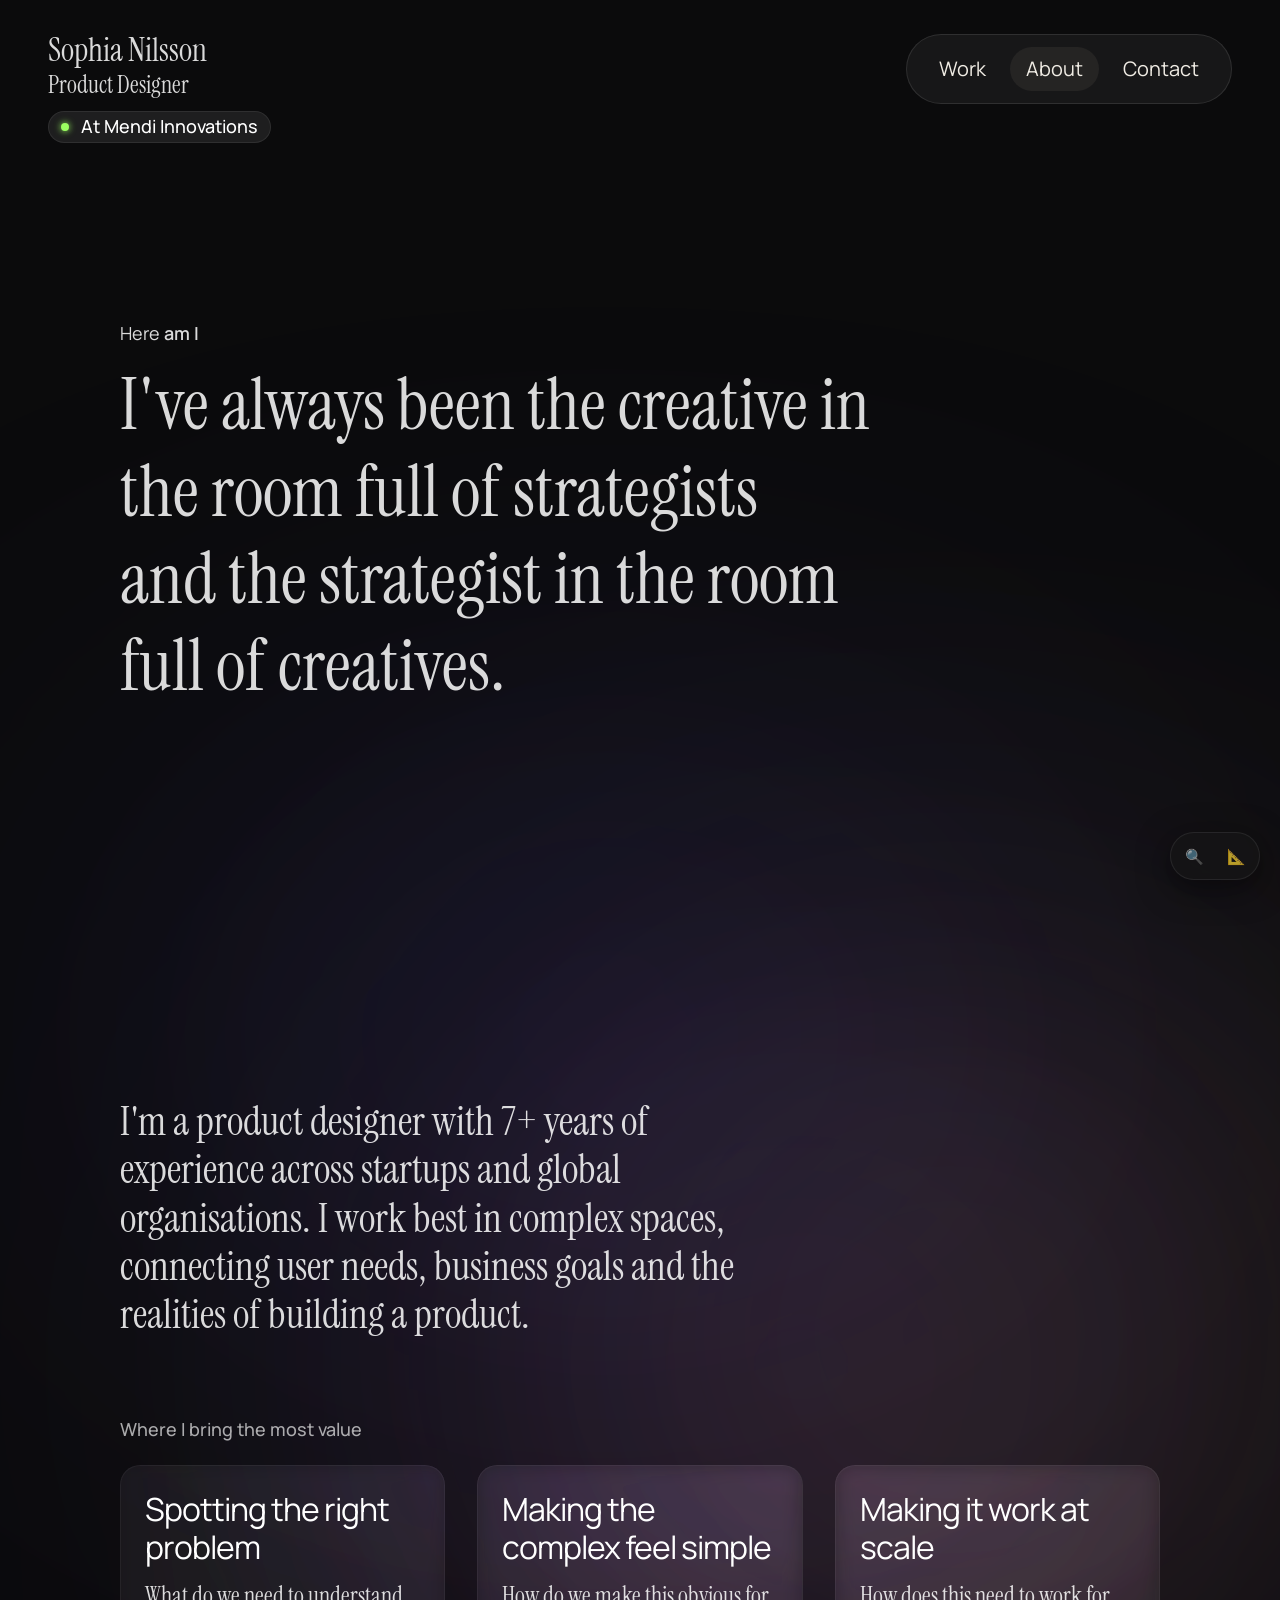
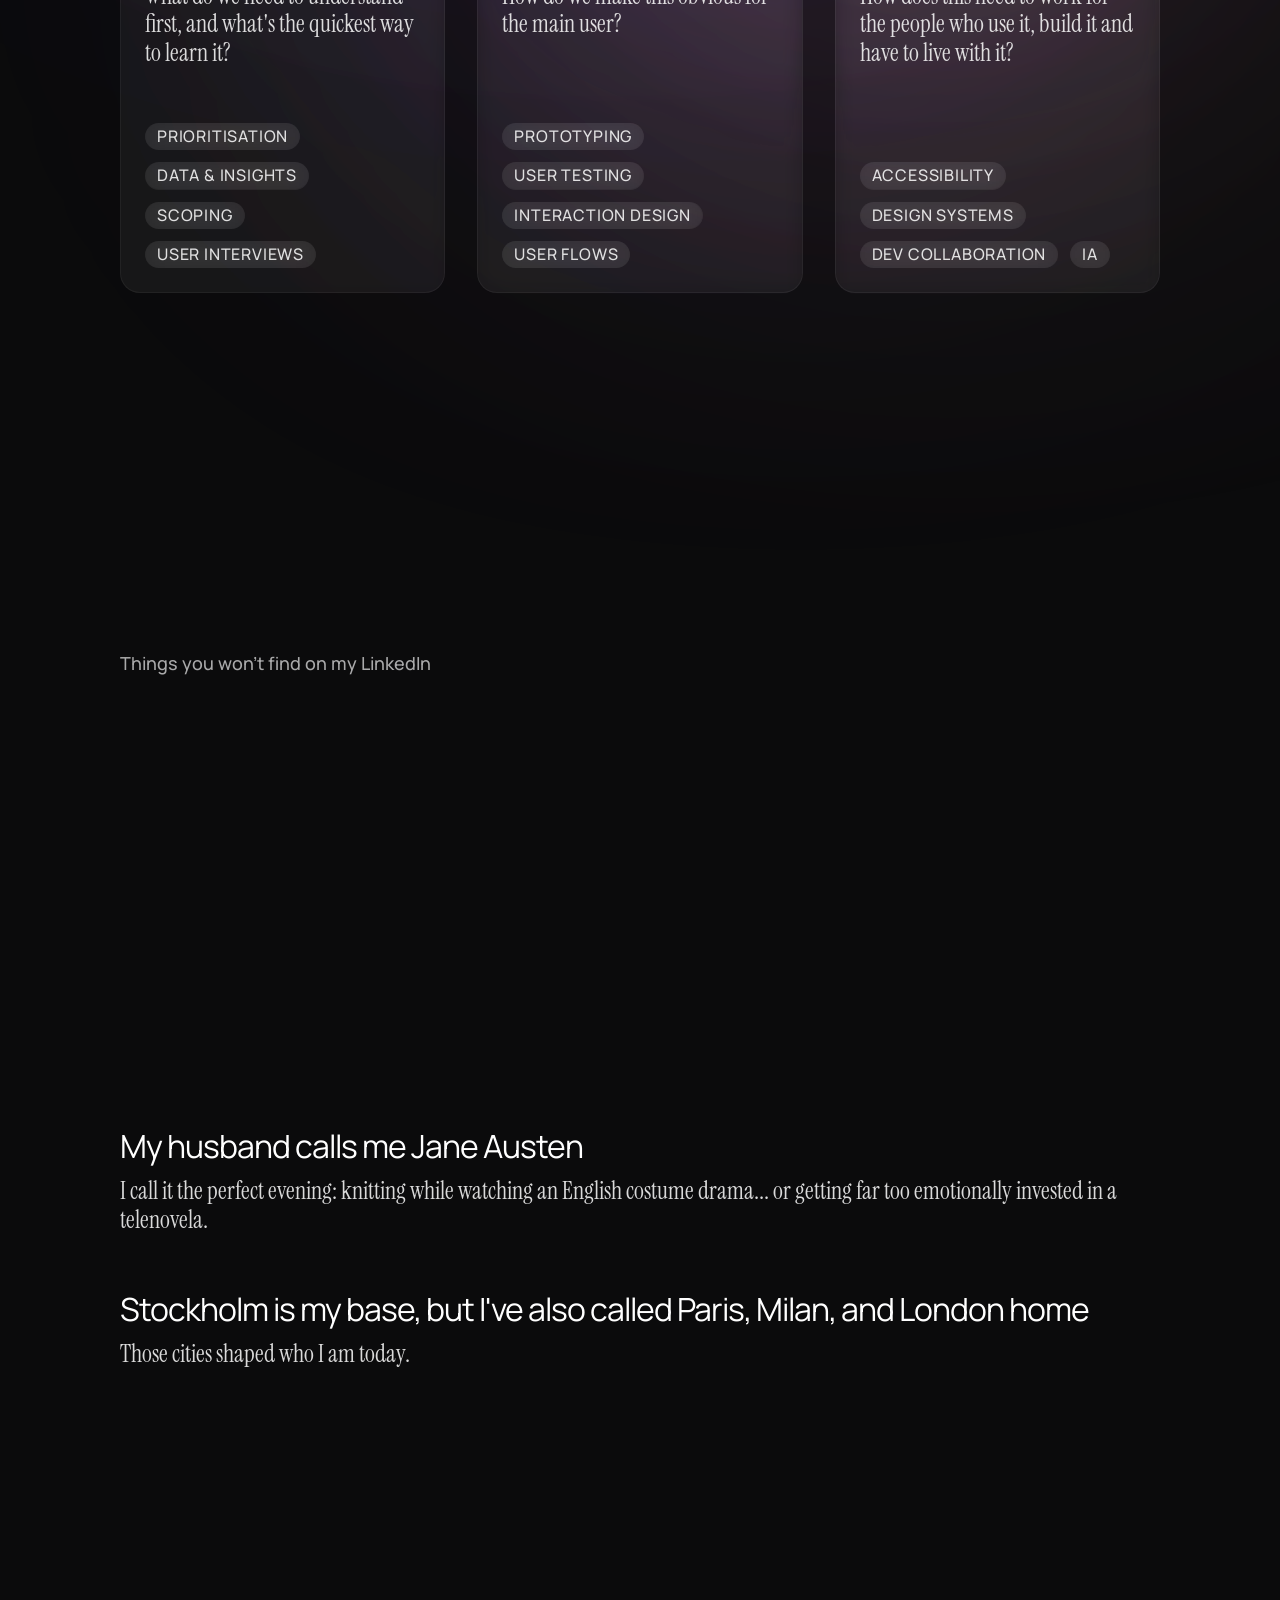
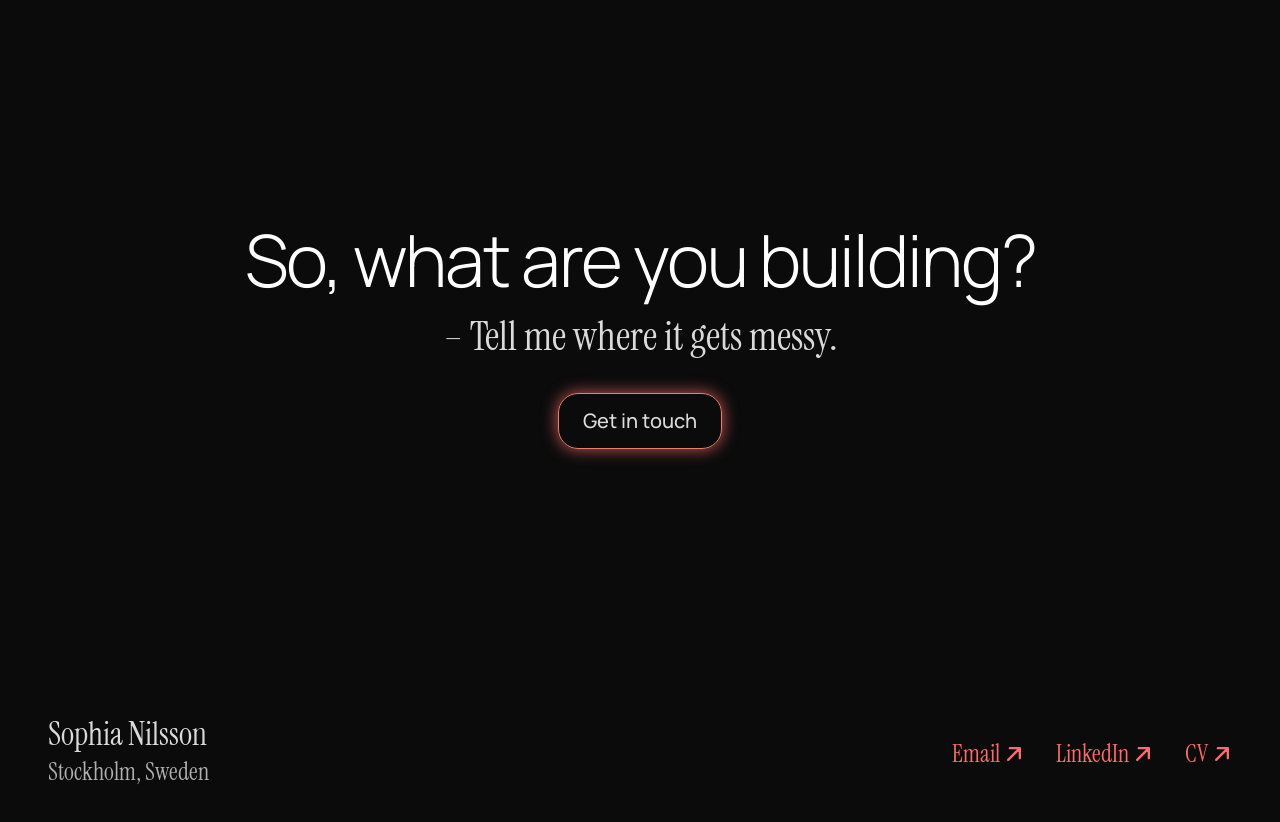
==== about.html @ 0fab244a "Add case study content and assets, polish Mendi product-experience mockups Fills in the previously-e" ====
<!DOCTYPE html>
<html lang="en" data-theme="dark">
<head>
  <meta charset="UTF-8" />
  <meta name="viewport" content="width=device-width, initial-scale=1.0" />
  <title>About — Sophia Nilsson</title>

  <!-- Fonts -->
  <link rel="preconnect" href="https://fonts.googleapis.com" />
  <link rel="preconnect" href="https://fonts.gstatic.com" crossorigin />
  <link href="https://fonts.googleapis.com/css2?family=Manrope:wght@300;400;500;600&family=Instrument+Serif:ital@0;1&display=swap" rel="stylesheet" />

  <!-- Styles -->
  <link rel="stylesheet" href="css/variables.css" />
  <link rel="stylesheet" href="css/typography.css" />
  <link rel="stylesheet" href="css/base.css" />
  <link rel="stylesheet" href="css/animations.css" />
  <link rel="stylesheet" href="css/nav.css" />
  <link rel="stylesheet" href="css/about.css" />
  <link rel="stylesheet" href="css/footer.css" />
</head>
<body>

  <!-- ============ NAV ============ -->
  <nav id="nav">
    <div class="nav-identity" id="nav-logo">
      <div class="nav-identity-text">
        <a href="index.html" class="nav-identity-name">Sophia Nilsson</a>
        <span class="nav-identity-role">Product Designer</span>
      </div>
      <span class="eyebrow"><span class="eyebrow-dot"></span>At Mendi Innovations</span>
    </div>
    <ul class="nav-right home-pill" id="nav-buttons">
      <li><a href="index.html#work">Work</a></li>
      <li><a href="about.html" class="active">About</a></li>
      <li><a href="#contact">Contact</a></li>
    </ul>
  </nav>

  <!-- ============ HERO (slogan) ============ -->
  <section class="about-hero">
    <div class="about-slogan">
      <p class="about-eyebrow-line">Here <strong>am I</strong></p>
      <h1 class="about-slogan-title">I've always been the creative in the room full of strategists <br />and the strategist in the room full of creatives.</h1>
    </div>
  </section>

  <!-- ============ CONTENT (intro + values) ============ -->
  <section class="about-content">
    <div class="about-glow-shape about-glow-pink" aria-hidden="true"></div>
    <div class="about-glow-shape about-glow-orange" aria-hidden="true"></div>
    <div class="about-glow-shape about-glow-lilac" aria-hidden="true"></div>

    <p class="about-intro">I'm a product designer with 7+ years of experience across startups and global organisations. I work best in complex spaces, connecting user needs, business goals and the realities of building a product.</p>

    <div class="about-values">
      <span class="about-values-kicker">Where I bring the most value</span>
      <div class="about-values-list">

        <div class="about-value-card reveal">
          <div class="about-value-details">
            <h3 class="about-value-title">Spotting the right problem</h3>
            <p class="about-value-desc">What do we need to understand first, and what's the quickest way to learn it?</p>
          </div>
          <div class="about-value-chips">
            <span class="about-chip">Prioritisation</span>
            <span class="about-chip">Data &amp; insights</span>
            <span class="about-chip">Scoping</span>
            <span class="about-chip">User interviews</span>
          </div>
        </div>

        <div class="about-value-card reveal">
          <div class="about-value-details">
            <h3 class="about-value-title">Making the complex feel simple</h3>
            <p class="about-value-desc">How do we make this obvious for the main user?</p>
          </div>
          <div class="about-value-chips">
            <span class="about-chip">Prototyping</span>
            <span class="about-chip">User testing</span>
            <span class="about-chip">Interaction design</span>
            <span class="about-chip">User flows</span>
          </div>
        </div>

        <div class="about-value-card reveal">
          <div class="about-value-details">
            <h3 class="about-value-title">Making it work at scale</h3>
            <p class="about-value-desc">How does this need to work for the people who use it, build it and have to live with it?</p>
          </div>
          <div class="about-value-chips">
            <span class="about-chip">Accessibility</span>
            <span class="about-chip">Design systems</span>
            <span class="about-chip">Dev collaboration</span>
            <span class="about-chip">IA</span>
          </div>
        </div>

      </div>
    </div>
  </section>

  <!-- ============ ADDITIONAL INFO (fun facts) ============ -->
  <section class="about-extra">
    <span class="about-extra-kicker">Things you won't find on my LinkedIn</span>
    <div class="about-extra-list">

      <div class="about-extra-item reveal">
        <h3 class="about-extra-title">I compete with my dog in the weekends</h3>
        <p class="about-extra-desc">Apparently I enjoy problem-solving outside work, too.</p>
      </div>

      <div class="about-extra-item reveal">
        <h3 class="about-extra-title">I'm a coffee snob, for real</h3>
        <p class="about-extra-desc">Living in Milan ruined me. Two cappuccinos before my first meeting is non-negotiable.</p>
      </div>

      <div class="about-extra-item reveal">
        <h3 class="about-extra-title">My deep focus playlist? Celine Dion</h3>
        <p class="about-extra-desc">Yes, really.</p>
      </div>

      <div class="about-extra-item reveal">
        <h3 class="about-extra-title">My husband calls me Jane Austen</h3>
        <p class="about-extra-desc">I call it the perfect evening: knitting while watching an English costume drama... or getting far too emotionally invested in a telenovela.</p>
      </div>

      <div class="about-extra-item reveal">
        <h3 class="about-extra-title">Stockholm is my base, but I've also called Paris, Milan, and London home</h3>
        <p class="about-extra-desc">Those cities shaped who I am today.</p>
      </div>

    </div>
  </section>

  <!-- ============ FOOTER ============ -->
  <footer class="site-footer home-footer" id="contact">
    <div class="footer-inner">
      <div class="footer-cta-block reveal">
        <div class="footer-cta-text">
          <h2 class="footer-cta-headline">So, what are you building?</h2>
          <p class="footer-cta-subline">– Tell me where it gets messy.</p>
        </div>
        <a href="mailto:your@email.com" class="btn-coral">Get in touch</a>
      </div>
      <div class="footer-contact-row">
        <div class="footer-contact-name-block">
          <a href="index.html" class="footer-contact-name">Sophia Nilsson</a>
          <span class="footer-contact-location">Stockholm, Sweden</span>
        </div>
        <div class="footer-contact-methods">
          <a href="mailto:your@email.com" class="footer-contact-link">
            Email
            <svg width="20" height="20" viewBox="0 0 12 12" fill="none" xmlns="http://www.w3.org/2000/svg"><path d="M2.5 9.5L9.5 2.5M9.5 2.5H3.5M9.5 2.5V8.5" stroke="currentColor" stroke-width="1.4" stroke-linecap="round" stroke-linejoin="round"/></svg>
          </a>
          <a href="https://linkedin.com/in/yourprofile" target="_blank" class="footer-contact-link">
            LinkedIn
            <svg width="20" height="20" viewBox="0 0 12 12" fill="none" xmlns="http://www.w3.org/2000/svg"><path d="M2.5 9.5L9.5 2.5M9.5 2.5H3.5M9.5 2.5V8.5" stroke="currentColor" stroke-width="1.4" stroke-linecap="round" stroke-linejoin="round"/></svg>
          </a>
          <a href="#" class="footer-contact-link">
            CV
            <svg width="20" height="20" viewBox="0 0 12 12" fill="none" xmlns="http://www.w3.org/2000/svg"><path d="M2.5 9.5L9.5 2.5M9.5 2.5H3.5M9.5 2.5V8.5" stroke="currentColor" stroke-width="1.4" stroke-linecap="round" stroke-linejoin="round"/></svg>
          </a>
        </div>
      </div>
    </div>
  </footer>

  <!-- Scripts -->
  <script src="js/theme.js"></script>
  <script src="js/nav-scroll.js"></script>
  <script src="js/reveal.js"></script>
  <script src="js/debug.js"></script>
</body>
</html>
---- css/variables.css ----
/* ── DESIGN TOKENS ─────────────────────────────── */
:root {
  /* ── Color: Base ── */
  --bg: #faf9f6;
  --bg-alt: #f0eee9;
  --surface: #eceae4;
  --border: #e0ddd6;
  --border-strong: #ccc9c0;
  --text: #1a1816;
  --text-muted: #6b6660;
  --accent: #1a1816;
  --card-bg: #ffffff;
  --testimonial-bg: #f5f3ee;

  /* ── Color: Glass (theme-aware) ── */
  --glass-surface: var(--surface);
  --glass-surface-hover: var(--border);
  --glass-border: var(--border);
  --glass-shadow: rgba(0, 0, 0, 0.04);
  --glass-blur: none;

  /* ── Color: Tags ── */
  --tag-border: rgba(0, 0, 0, 0.2);
  --tag-border-hover: rgba(0, 0, 0, 0.45);

  /* ── Typography ── */
  --font-heading: 'Manrope', sans-serif;
  --font-body: 'Manrope', sans-serif;
  --font-accent: 'Instrument Serif', Georgia, serif;

  --text-display: 40px;
  --text-heading: 32px;
  --text-title: 20px;
  --text-body: 16px;
  --text-caption: 12px;

  --leading-tight: 1.15;
  --leading-snug: 1.3;
  --leading-normal: 1.5;
  --leading-display: 1.05;

  --tracking-tight: -0.02em;
  --tracking-heading: -0.01em;
  --tracking-caps: 0.05em;
  --tracking-label: 0.08em;

  --weight-normal: 400;
  --weight-medium: 500;
  --weight-light: 300;
  --weight-semibold: 600;

  /* ── Color: Coral accent (Home redesign) ──
     Warm accent introduced by the new Home page design —
     link/CTA color and its matching glow border. */
  --coral: #ff6b68;
  --coral-border: #e98268;
  --coral-glow: 0 0 16px rgba(255, 107, 104, 0.8);

  /* Violet glow (Caree case study "Step 1" journey graphic) — sampled from Figma */
  --violet-glow: 0 0 48px rgba(142, 76, 255, 0.55);

  /* Active/status indicator (eyebrow dot) — sampled from Figma, not coral */
  --status-green: #9bff61;
  --status-green-glow: 0 0 6px 1px rgba(155, 255, 97, 0.7);
  --status-orange: #ff9d61;
  --status-orange-glow: 0 0 6px 1px rgba(255, 157, 97, 0.65);

  /* ── Typography Scale v2 ──────────────────────────
     Reusable foundation tokens (Manrope / Instrument Serif).
     Fluid clamp() scale, mobile 375px → desktop 1280px, then
     holds at the max. Legacy --text-* tokens above are untouched
     and still power existing pages during incremental rollout. */
  --fs-display: clamp(44px, 29.08px + 3.98vw, 80px);         /* Manrope Medium */
  --fs-display-accent: clamp(40px, 20.11px + 5.3vw, 88px);   /* Instrument Serif Italic */
  --fs-h1: clamp(34px, 24.88px + 2.43vw, 56px);               /* Manrope Medium */
  --fs-h2: clamp(28px, 23.03px + 1.33vw, 40px);               /* Manrope Medium */
  --fs-h3: clamp(22px, 19.51px + 0.66vw, 28px);               /* Manrope Medium */
  --fs-body-lg: clamp(17px, 15.76px + 0.33vw, 20px);          /* Manrope Regular */
  --fs-body: clamp(15px, 14.59px + 0.11vw, 16px);             /* Manrope Regular */
  --fs-label: clamp(13px, 12.59px + 0.11vw, 14px);            /* Manrope Medium */

  /* Home redesign additions — two sizes recurring across the new
     sections that don't map onto the scale above: a 24px dual-use
     size (Manrope body copy and Instrument Serif captions/links
     share it) and a 40px Instrument Serif intro/quote size. */
  --fs-home-md: clamp(18px, 15.51px + 0.66vw, 24px);
  --fs-home-serif-lg: clamp(24px, 17.37px + 1.77vw, 40px);
  /* About page addition — Manrope Regular headline used by value-item
     and additional-info-item titles (Figma "Header M", 32px fixed desktop,
     -1px tracking). Same clamp methodology as the tokens above. */
  --fs-home-header: clamp(24px, 20.69px + 0.88vw, 32px);
  /* Figma specifies 72px fixed for the hero/footer display headline —
     distinct from the legacy --fs-display (peaks at 80px, still used
     by design-system.html), so this doesn't shift that page's sample. */
  --fs-home-display: clamp(44px, 32.4px + 3.09vw, 72px);

  /* ── Spacing ── */
  --space-xs: 8px;
  --space-sm: 12px;
  --space-md: 16px;
  --space-lg: 24px;
  --space-xl: 32px;
  --space-2xl: 40px;
  --space-3xl: 48px;
  --space-4xl: 80px;
  --space-section: 120px;
  --space-section-lg: 200px;

  /* ── Container (responsive via breakpoints) ── */
  --container-px: 24px;
  --container-wide-px: 24px;

  /* ── Border Radius ── */
  --radius: 20px;
  --radius-lg: 40px;
  --radius-pill: 999px;

  /* ── Shadows ── */
  --shadow-sm: 0 1px 4px var(--glass-shadow);
  --shadow-md: 0 1px 8px var(--glass-shadow);

  /* ── Border ── */
  --border-thin: 0.5px;

  /* ── Opacity ── */
  --opacity-low: 0.15;
  --opacity-mid: 0.5;
  --opacity-high: 0.85;
  /* Text-emphasis scale used by the Home redesign (white-on-dark copy hierarchy) */
  --opacity-60: 0.6;
  --opacity-65: 0.65;
  --opacity-75: 0.75;
  --opacity-80: 0.8;

  /* ── Overlay (Home redesign) ──
     Thin translucent-white hairlines/fills on near-black —
     distinct from --glass-* (which is the frosted-panel recipe). */
  --overlay-02: rgba(255, 255, 255, 0.02);
  --overlay-05: rgba(255, 255, 255, 0.05);
  --overlay-08: rgba(255, 255, 255, 0.08);
  --overlay-10: rgba(255, 255, 255, 0.1);

  /* ── Motion ── */
  --duration-fast: 0.15s;
  --duration-normal: 0.2s;
  --duration-medium: 0.3s;
  --duration-slow: 0.5s;
  --ease-default: ease;
}

/* ── Tablet (700px+) ── */
@media (min-width: 700px) {
  :root {
    --container-px: 48px;
    --container-wide-px: 48px;
  }
}

/* ── Desktop (1280px+) ── */
@media (min-width: 1280px) {
  :root {
    --container-px: 240px;
    --container-wide-px: 48px;
    --text-body: 18px;
  }
}

[data-theme="dark"] {
  --bg: #0B0B0C;
  --bg-alt: #111110;
  --surface: #222120;
  --border: #2a2928;
  --border-strong: #3a3938;
  --text: #f0ece4;
  --text-muted: #8e8e8e;
  --accent: #f0ece4;
  --card-bg: #1a1918;
  --testimonial-bg: #1a1918;

  --glass-surface: rgba(30, 29, 28, 0.75);
  --glass-surface-hover: rgba(40, 39, 38, 0.85);
  --glass-border: rgba(255, 255, 255, 0.12);
  --glass-shadow: rgba(0, 0, 0, 0.06);
  --glass-blur: blur(40px) saturate(150%);

  --tag-border: rgba(255, 255, 255, 0.15);
  --tag-border-hover: rgba(255, 255, 255, 0.4);
}
---- css/typography.css ----
/* ── TYPOGRAPHY SYSTEM ─────────────────────────────
   Centralized, reusable type styles built on the --fs-*
   scale defined in variables.css. Apply a class to set
   family/size/weight/leading/tracking; component CSS
   should only add color, spacing, and layout on top. ── */

.type-display {
  font-family: var(--font-heading);
  font-weight: var(--weight-medium);
  font-size: var(--fs-display);
  line-height: var(--leading-display);
  letter-spacing: var(--tracking-tight);
}

/* Standalone accent statement — key insights, chapter
   transitions, reflective moments. Not for inline words. */
.type-display-accent {
  font-family: var(--font-accent);
  font-style: italic;
  font-weight: var(--weight-normal);
  font-size: var(--fs-display-accent);
  line-height: var(--leading-display);
  letter-spacing: var(--tracking-tight);
}

.type-h1 {
  font-family: var(--font-heading);
  font-weight: var(--weight-medium);
  font-size: var(--fs-h1);
  line-height: var(--leading-tight);
  letter-spacing: var(--tracking-tight);
}

.type-h2 {
  font-family: var(--font-heading);
  font-weight: var(--weight-medium);
  font-size: var(--fs-h2);
  line-height: var(--leading-tight);
  letter-spacing: var(--tracking-heading);
}

.type-h3 {
  font-family: var(--font-heading);
  font-weight: var(--weight-medium);
  font-size: var(--fs-h3);
  line-height: var(--leading-snug);
  letter-spacing: var(--tracking-heading);
}

.type-body-lg {
  font-family: var(--font-body);
  font-weight: var(--weight-normal);
  font-size: var(--fs-body-lg);
  line-height: var(--leading-normal);
}

.type-body {
  font-family: var(--font-body);
  font-weight: var(--weight-normal);
  font-size: var(--fs-body);
  line-height: var(--leading-normal);
}

.type-label {
  font-family: var(--font-body);
  font-weight: var(--weight-medium);
  font-size: var(--fs-label);
  line-height: var(--leading-snug);
  letter-spacing: var(--tracking-label);
}

/* Mixed-weight Manrope headlines (Home redesign) — de-emphasized
   connector words vs. the emphasized ones in the same line. */
.weight-light { font-weight: var(--weight-light); }
.weight-semibold { font-weight: var(--weight-semibold); }

/* Inline accent word/phrase inside a Manrope headline —
   inherits the surrounding size, only swaps voice. This is
   the "selected words within large headlines" use case;
   .type-display-accent is for standalone accent statements. */
.accent-word {
  font-family: var(--font-accent);
  font-style: italic;
  font-weight: var(--weight-normal);
}
---- css/base.css ----
/* ── RESET & BASE ──────────────────────────────── */
*, *::before, *::after { box-sizing: border-box; margin: 0; padding: 0; }
html { scroll-behavior: smooth; }
body {
  font-family: var(--font-body);
  background: var(--bg);
  color: var(--text);
  font-size: var(--text-body);
  line-height: var(--leading-normal);
  transition: background var(--duration-medium) var(--ease-default),
              color var(--duration-medium) var(--ease-default);
  overflow-x: hidden;
  -webkit-font-smoothing: antialiased;
}
a { color: inherit; text-decoration: none; }
img { max-width: 100%; display: block; }
button { font-family: inherit; }

/* ── LAYOUT SYSTEM ─────────────────────────────── */
.container-wide { width: 100%; padding: 0 var(--container-wide-px); }
.container { width: 100%; max-width: 100%; margin: 0 auto; padding: 0 var(--container-px); }

/* Centered content column (Home redesign) — a max-width cap
   centered via margin, not a padding-to-the-edge box. Sections
   still carry their own small side padding as a mobile/tablet
   safety gutter; this is what gives wide viewports real, equal
   breathing room on both sides instead of stretching to a fixed
   inset. 1200px matches the Figma frame's own content width
   (1440px canvas minus its 120px side margins). Shared by any
   section that should read as one consistent column — currently
   hero + quote; apply the same class to bring others in line. */
.center-col {
  width: 100%;
  max-width: 1200px;
  margin: 0 auto;
}

.spacer-sm { height: var(--space-3xl); }
.spacer { height: var(--space-4xl); }
.spacer-lg { height: var(--space-4xl); }

/* ── ANIMATIONS ────────────────────────────────── */
@keyframes fadeUp {
  from { opacity: 0; transform: translateY(var(--space-md)); }
  to   { opacity: 1; transform: translateY(0); }
}
.reveal {
  opacity: 0;
  transform: translateY(var(--space-md));
  transition: opacity 0.6s var(--ease-default),
              transform 0.6s var(--ease-default);
}
.reveal.visible { opacity: 1; transform: translateY(0); }

@keyframes marquee {
  from { transform: translateX(0); }
  to   { transform: translateX(-50%); }
}

@media (min-width: 700px) {
  .spacer-sm { height: 52px; }
  .spacer { height: var(--space-section); }
}

@media (min-width: 1280px) {
  .spacer-sm { height: var(--space-section); }
  .spacer { height: var(--space-section-lg); }
  .spacer-lg { height: var(--space-section-lg); }
}

/* Scroll offset for fixed nav */
#work, #about, #contact {
  scroll-margin-top: 100px;
}

/* Hide dev toolbar on mobile */
@media (max-width: 699px) {
  #dev-toolbar { display: none !important; }
}
---- css/animations.css ----
/* ── PAGE & SCROLL ANIMATIONS ──────────────────── */

/* Page entrance — opacity only (transform on body breaks position:fixed children) */
@keyframes pageIn {
  from { opacity: 0; }
  to   { opacity: 1; }
}

body {
  animation: pageIn 0.6s ease both;
}

/* Scroll reveal — elements fade up when entering viewport */
.reveal {
  opacity: 0;
  transform: translateY(var(--space-md));
  transition: opacity 0.6s ease, transform 0.6s ease;
}
.reveal.visible {
  opacity: 1;
  transform: translateY(0);
}

/* Stagger children */
.reveal-stagger > * {
  opacity: 0;
  transform: translateY(var(--space-sm));
  transition: opacity 0.5s ease, transform 0.5s ease;
}
.reveal-stagger.visible > *:nth-child(1) { transition-delay: 0s; }
.reveal-stagger.visible > *:nth-child(2) { transition-delay: 0.08s; }
.reveal-stagger.visible > *:nth-child(3) { transition-delay: 0.16s; }
.reveal-stagger.visible > *:nth-child(4) { transition-delay: 0.24s; }
.reveal-stagger.visible > *:nth-child(5) { transition-delay: 0.32s; }
.reveal-stagger.visible > *:nth-child(6) { transition-delay: 0.4s; }
.reveal-stagger.visible > * {
  opacity: 1;
  transform: translateY(0);
}

/* Case study — sections fade in on scroll */
.cs-grid > div {
  opacity: 0;
  transform: translateY(var(--space-md));
  transition: opacity 0.6s ease, transform 0.6s ease;
}
.cs-grid > div.visible {
  opacity: 1;
  transform: translateY(0);
}

/* Case study — intro elements */
.cs-hero-title {
  opacity: 0;
  transform: translateY(var(--space-lg));
  animation: pageIn 0.7s 0.1s ease both;
}
.cs-intro {
  opacity: 0;
  transform: translateY(var(--space-md));
  animation: pageIn 0.6s 0.25s ease both;
}

/* Hover lift for cards */
.work-card,
.testimonial-card {
  transition: transform var(--duration-medium) var(--ease-default),
              box-shadow var(--duration-medium) var(--ease-default);
}

/* Media frames fade in */
.cs-media {
  opacity: 0;
  transform: translateY(var(--space-sm));
  transition: opacity 0.6s ease, transform 0.6s ease;
}
.cs-media.visible {
  opacity: 1;
  transform: translateY(0);
}

/* Phone frames stagger */
.cs-phones .cs-phone-frame {
  opacity: 0;
  transform: translateY(var(--space-md));
  transition: opacity 0.5s ease, transform 0.5s ease;
}
.cs-phones .cs-phone-frame:nth-child(1) { transition-delay: 0s; }
.cs-phones .cs-phone-frame:nth-child(2) { transition-delay: 0.1s; }
.cs-phones .cs-phone-frame:nth-child(3) { transition-delay: 0.2s; }
.cs-phones.visible .cs-phone-frame {
  opacity: 1;
  transform: translateY(0);
}
---- css/nav.css ----
/* ── NAVIGATION ─────────────────────────────────── */

/* ══ MOBILE ══ */

/* Navbar container — scoped to #nav (not a bare `nav` element
   selector) so other <nav> landmarks on the page (e.g. the
   featured-project chapters list) don't inherit this styling. */
#nav, .cs-topbar {
  display: flex;
  align-items: center;
  padding: var(--space-xl) var(--container-wide-px) var(--space-lg);
}

.theme-toggle { display: none; }

/* Logo */
.nav-logo, .cs-topbar-logo {
  font-family: var(--font-body);
  font-size: 18px;
  padding-top: 18px;
  font-weight: var(--weight-normal);
  letter-spacing: var(--tracking-heading);
  color: var(--text);
  display: flex;
  flex-direction: column;
  gap: 4px;
}
.nav-logo-name {
  line-height: 1;
}
.nav-logo-sub {
  font-size: var(--text-body);
  font-weight: var(--weight-normal);
  color: var(--text-muted);
  letter-spacing: 0;
  line-height: 1;
}

/* ── Home identity block (name + role + eyebrow) ──
   Replaces .nav-logo on the Home page: Instrument Serif
   name/role pair plus the shared .eyebrow chip underneath. */
.nav-identity {
  display: flex;
  flex-direction: column;
  gap: var(--space-sm);
  padding-top: 0;
}
.nav-identity-text {
  display: flex;
  flex-direction: column;
  gap: 4px;
  font-family: var(--font-accent);
  color: rgba(255, 255, 255, var(--opacity-high));
}
.nav-identity-name {
  font-size: 24px;
  line-height: 1;
}
.nav-identity-role {
  font-size: var(--text-body);
  line-height: 1.21;
}

/* ── Eyebrow chip — reused by nav identity + featured project ──
   Padding is 12px/4px by design intent, not the 8pt grid. */
.eyebrow {
  display: inline-flex;
  align-items: center;
  gap: var(--space-sm);
  width: fit-content;
  padding: 4px 12px;
  background: var(--overlay-08);
  border: var(--border-thin) solid var(--overlay-08);
  border-radius: var(--radius-pill);
  font-family: var(--font-body);
  font-weight: var(--weight-medium);
  font-size: var(--text-body);
  line-height: 1.21;
  color: #fff;
  white-space: nowrap;
}
.eyebrow-dot {
  width: 8px;
  height: 8px;
  border-radius: 50%;
  background: var(--status-green);
  box-shadow: var(--status-green-glow);
  flex-shrink: 0;
}

/* Mobile bottom bar — nav */
.nav-right li { display: flex; align-items: center; }
.nav-right {
  position: fixed;
  bottom: var(--space-lg);
  left: 50%;
  transform: translateX(-50%);
  top: auto; right: auto;
  z-index: 100;
  display: flex;
  gap: var(--space-xs);
  list-style: none;
  align-items: center;
  padding: var(--space-xs) var(--space-sm);
  background: var(--glass-surface);
  backdrop-filter: var(--glass-blur);
  -webkit-backdrop-filter: var(--glass-blur);
  border-radius: var(--radius-pill);
  border: var(--border-thin) solid var(--glass-border);
  box-shadow: var(--shadow-md);
}

/* Mobile — close circle top-right, aligned with logo */
.cs-topbar-close {
  position: fixed;
  top: 39px;
  right: var(--container-wide-px);
  bottom: auto; left: auto;
  transform: none;
  z-index: 100;
  width: 32px;
  height: 32px;
  display: flex;
  align-items: center;
  justify-content: center;
  padding: 0;
  border-radius: 50%;
  border: var(--border-thin) solid var(--glass-border);
  cursor: pointer;
  background: var(--glass-surface);
  backdrop-filter: var(--glass-blur);
  -webkit-backdrop-filter: var(--glass-blur);
  box-shadow: var(--shadow-md);
  color: var(--text);
  transition: background var(--duration-normal);
  text-decoration: none;
}
.cs-close-text { display: none; }

/* Pills */
.nav-right a {
  font-family: var(--font-body);
  font-size: var(--text-body);
  font-weight: var(--weight-normal);
  line-height: 1;
  color: var(--text);
  display: flex;
  padding: var(--space-sm) var(--space-md);
  align-items: center;
  justify-content: center;
  border-radius: var(--radius-pill);
  background: transparent;
  border: none;
  transition: background var(--duration-normal) var(--ease-default);
}
.nav-right a:hover,
.cs-topbar-close:hover {
  background: var(--glass-surface-hover);
}
.nav-right a.active {
  background: var(--glass-surface-hover);
}

/* Theme toggle — subtle circle */
.theme-toggle {
  width: 36px;
  height: 36px;
  border-radius: 50%;
  border: var(--border-thin) solid var(--border);
  background: transparent;
  color: var(--text);
  display: flex;
  align-items: center;
  justify-content: center;
  cursor: pointer;
  padding: 0;
  transition: border-color var(--duration-normal), color var(--duration-normal), background var(--duration-normal);
}
.theme-toggle svg { display: block; opacity: 0.9; }
.theme-toggle:hover svg { opacity: 1; }
.theme-toggle:hover {
  border-color: var(--border-strong);
  background: var(--glass-surface-hover);
}

/* ══ TABLET+ (700px) ══ */
@media (min-width: 700px) {
  #nav, .cs-topbar {
    padding: 34px var(--container-wide-px) var(--space-lg);
  }

  /* Fixed nav — top-right */
  .nav-right {
    position: fixed;
    top: 34px;
    bottom: auto;
    left: auto;
    right: var(--container-wide-px);
    transform: none;
    z-index: 100;
    padding: var(--space-sm) var(--space-md);
    border-radius: var(--radius-pill);
    border: var(--border-thin) solid transparent;
    background: transparent;
    backdrop-filter: none;
    -webkit-backdrop-filter: none;
    box-shadow: none;
    transition: background var(--duration-medium),
                border-color var(--duration-medium),
                box-shadow var(--duration-medium);
  }
  .nav-right.scrolled {
    background: var(--glass-surface);
    backdrop-filter: var(--glass-blur);
    -webkit-backdrop-filter: var(--glass-blur);
    border-color: var(--glass-border);
    box-shadow: var(--shadow-md);
  }

  /* Close — 40x40 circle, always glass */
  .cs-topbar-close {
    position: fixed;
    top: 40px;
    bottom: auto;
    left: auto;
    right: var(--container-wide-px);
    transform: none;
    z-index: 100;
    width: 40px;
    height: 40px;
    padding: 0;
    border-radius: 50%;
    display: flex;
    align-items: center;
    justify-content: center;
    background: var(--glass-surface);
    backdrop-filter: var(--glass-blur);
    -webkit-backdrop-filter: var(--glass-blur);
    border: var(--border-thin) solid var(--glass-border);
    box-shadow: var(--shadow-md);
  }

  .cs-topbar-close svg { margin: 0; }
  .cs-close-text { display: none; }

  .nav-right a {
    padding: var(--space-sm) var(--space-md);
  }
}

/* ══ DESKTOP (1280px+) ══ */
@media (min-width: 1280px) {
  /* Home: pill nav always carries its subtle glass shell —
     the dark hero doesn't need the transparent-until-scroll trick. */
  .nav-right.home-pill {
    background: var(--overlay-05);
    border-color: var(--overlay-10);
  }
  .nav-right.home-pill a {
    font-size: var(--text-title);
  }

  .nav-identity-name { font-size: 32px; }
  .nav-identity-role { font-size: 24px; }
}
---- css/about.css ----
/* ── ABOUT (standalone page) ───────────────────────
   Figma: node 595:53738. Dark, coral-accent page in the same
   visual language as the Home redesign — nav/footer are the
   shared components (see index.html), this file only owns the
   three sections in between. */

/* ── Ambient glow (Section) ──────────────────────────
   Same technique as .glow-zone in hero.css: real ellipses with
   a solid fill + CSS blur, not a flattened image export — three
   independent shapes so their colors add via mix-blend-mode:screen
   instead of alpha-compositing into a muddy tone. Figma's own
   layer effect here is a plain (non-progressive) Gaussian layer
   blur — stdDeviation 200 on all three shapes, exported at
   opacity 0.6 — so this reuses the simple glow-shape recipe, not
   the stacked progressive-blur/mask technique from .pgrid-blur-*
   (that one's for a genuine Progressive background blur, which
   this section doesn't use). Positioned with the same fixed-px,
   Figma-literal coordinates convention as the Home glow-zone.

   .about-content deliberately has no overflow property — these
   shapes are large enough that their blur naturally bleeds a bit
   past the section's own box (lilac's negative top already reaches
   up into the hero). Clipping that with overflow:hidden was the
   original bug: it drew a hard rectangular edge right where the
   soft blur met the next section's background, instead of letting
   it fade out on its own. .about-hero and .about-extra sit at a
   higher z-index than .about-content so their own text/background
   always paints above that bleed — the glow can spill into their
   space without ever showing through their content. */
.about-glow-shape {
  position: absolute;
  border-radius: 50%;
  opacity: 0.6;
  mix-blend-mode: screen;
  pointer-events: none;
  z-index: 0;
  filter: blur(200px);
}
.about-glow-pink {
  left: 419px;
  top: 52px;
  width: 764px;
  height: 671px;
  background: rgba(177, 83, 255, 0.2);
}
.about-glow-orange {
  left: 568px;
  top: 20px;
  width: 764px;
  height: 671px;
  background: rgba(227, 176, 114, 0.2);
}
.about-glow-lilac {
  left: 120px;
  top: -208px;
  width: 973px;
  height: 532px;
  background: rgba(85, 83, 255, 0.2);
}

/* ── Hero (Main frame) — slogan intro ──
   .about-slogan sits flush at .about-hero's own side padding
   (120px at desktop, matching .about-content/.about-extra) rather
   than centering in a .center-col — its left edge lines up with
   the rest of the page's content margin. */
.about-hero {
  position: relative;
  z-index: 2; /* above .about-content's z-index:1, so its glow bleed never shows through this text */
  display: flex;
  flex-direction: column;
  justify-content: center;
  min-height: 60vh;
  padding: 140px var(--container-wide-px) var(--space-4xl);
}
.about-slogan {
  display: flex;
  flex-direction: column;
  gap: var(--space-md);
  transform: translateY(-96px); /* nudge up off dead-center, same technique as .hero-content on Home */
}
.about-eyebrow-line {
  font-family: var(--font-body);
  font-weight: var(--weight-normal);
  font-size: var(--text-body);
  line-height: 1.21;
  color: rgba(255, 255, 255, var(--opacity-high));
}
.about-eyebrow-line strong { font-weight: var(--weight-semibold); }
.about-slogan-title {
  font-family: var(--font-accent);
  font-weight: var(--weight-normal);
  font-size: var(--fs-home-display);
  line-height: 1.21;
  color: rgba(255, 255, 255, var(--opacity-high));
  max-width: 775px;
}

/* ── Content section (glow + intro + values) ── */
.about-content {
  position: relative;
  z-index: 1;
  display: flex;
  flex-direction: column;
  gap: var(--space-4xl);
  padding: var(--space-4xl) var(--container-wide-px);
}
.about-intro {
  position: relative;
  z-index: 1;
  font-family: var(--font-accent);
  font-weight: var(--weight-normal);
  font-size: var(--fs-home-serif-lg);
  line-height: 1.21;
  color: rgba(255, 255, 255, var(--opacity-high));
  max-width: 635px;
}

.about-values {
  position: relative;
  z-index: 1;
  display: flex;
  flex-direction: column;
  gap: var(--space-lg);
  width: 100%;
}
.about-values-kicker {
  font-family: var(--font-body);
  font-weight: var(--weight-medium);
  font-size: var(--text-body);
  line-height: 1.21;
  color: rgba(255, 255, 255, var(--opacity-65));
}
.about-values-list {
  display: flex;
  flex-direction: column;
  align-items: stretch;
  gap: var(--space-xl);
  width: 100%;
}

/* Figma shows this row as uniform-height cards, so the row uses
   align-items:stretch (set on .about-values-list above the 700px
   breakpoint) rather than sizing each card to its own content —
   robust to copy-length changes since it's the container doing the
   stretching, not a fixed height on the card. */
.about-value-card {
  display: flex;
  flex-direction: column;
  align-items: flex-start;
  justify-content: space-between; /* chips row pins to the bottom once cards stretch to equal height */
  gap: 56px; /* Figma literal — falls between --space-3xl(48) and --space-4xl(80) */
  padding: var(--space-lg);
  background: var(--overlay-05);
  border: var(--border-thin) solid var(--overlay-05);
  border-radius: var(--radius);
  backdrop-filter: blur(10px);
  -webkit-backdrop-filter: blur(10px);
}
.about-value-details {
  display: flex;
  flex-direction: column;
  gap: var(--space-md);
  width: 100%;
}
.about-value-title {
  font-family: var(--font-body);
  font-weight: var(--weight-normal);
  font-size: var(--fs-home-header);
  letter-spacing: -1px;
  line-height: 1.2;
  color: #fff;
}
.about-value-desc {
  font-family: var(--font-accent);
  font-weight: var(--weight-normal);
  font-size: var(--fs-home-md);
  line-height: 1.18;
  color: rgba(255, 255, 255, var(--opacity-high));
}
.about-value-chips {
  display: flex;
  flex-wrap: wrap;
  align-items: center;
  gap: var(--space-sm);
  width: 100%;
}
.about-chip {
  display: inline-flex;
  align-items: center;
  justify-content: center;
  padding: 4px var(--space-sm); /* Figma space-4 — no matching token */
  background: var(--overlay-08);
  border-radius: var(--radius-pill);
  backdrop-filter: blur(12.5px);
  -webkit-backdrop-filter: blur(12.5px);
  font-family: var(--font-body);
  font-weight: var(--weight-medium);
  font-size: 16px; /* Figma Label S CAPS — fixed 16px, not the responsive --text-body token (that bumps to 18px at 1280px+) */
  line-height: 1.21;
  letter-spacing: var(--tracking-caps);
  text-transform: uppercase;
  color: rgba(255, 255, 255, var(--opacity-high));
  white-space: nowrap;
}

/* ── Additional info (fun facts) ── */
.about-extra {
  position: relative;
  z-index: 2; /* above .about-content's z-index:1, same reasoning as .about-hero */
  display: flex;
  flex-direction: column;
  gap: var(--space-3xl);
  padding: var(--space-4xl) var(--container-wide-px);
}
.about-extra-kicker {
  font-family: var(--font-body);
  font-weight: var(--weight-medium);
  font-size: var(--text-body);
  line-height: 1.21;
  color: rgba(255, 255, 255, var(--opacity-65));
}
.about-extra-list {
  display: flex;
  flex-direction: column;
  gap: var(--space-xl);
  width: 100%;
}
.about-extra-item {
  display: flex;
  flex-direction: column;
  align-items: flex-start;
  text-align: left;
  gap: var(--space-xs);
  width: 100%;
}
.about-extra-title {
  font-family: var(--font-body);
  font-weight: var(--weight-normal);
  font-size: var(--fs-home-header);
  letter-spacing: -1px;
  line-height: 1.2;
  color: #fff;
}
.about-extra-desc {
  font-family: var(--font-accent);
  font-weight: var(--weight-normal);
  font-size: var(--fs-home-md);
  line-height: 1.18;
  color: rgba(255, 255, 255, var(--opacity-high));
}

@media (min-width: 700px) {
  .about-hero { min-height: 70vh; padding-top: 160px; }
  .about-values-list { flex-direction: row; align-items: stretch; }
  .about-value-card { flex: 1 0 0; min-width: 0; }
  .about-extra-item { gap: var(--space-sm); }
}

@media (min-width: 1280px) {
  .about-hero { min-height: 90vh; padding-left: var(--space-section); padding-right: var(--space-section); }
  .about-content {
    gap: var(--space-4xl);
    padding: var(--space-section) var(--space-section) 240px; /* Figma literal bottom padding */
  }
  .about-extra { padding: var(--space-section); } /* 120px on all sides, per Figma */
  .about-extra-list { gap: 56px; } /* Figma literal — between --space-3xl and --space-4xl */
}
---- css/footer.css ----
/* ── Coral CTA pill — shared look for "See full case study" / "Get in touch" ──
   One fixed style, no glow by default, for both buttons — a crisp
   outline. Lives here (not featured-project.css, where "See full
   case study" is used) because footer.css is the one stylesheet
   every page linking .btn-coral actually loads — featured-project.css
   is only linked on index.html, which left every other page's footer
   CTA with none of this button's padding, border, or radius. */
.btn-coral {
  display: inline-flex;
  align-items: center;
  justify-content: center;
  width: fit-content;
  padding: var(--space-sm) var(--space-lg);
  border: var(--border-thin) solid var(--coral-border);
  border-radius: var(--radius);
  font-family: var(--font-body);
  font-weight: var(--weight-medium);
  font-size: var(--text-title);
  color: rgba(255, 255, 255, var(--opacity-high));
  transition: background var(--duration-normal) var(--ease-default);
}
.btn-coral:hover {
  background: rgba(255, 107, 104, 0.08);
}

/* ── FOOTER (base, shared) ──────────────────────── */
.site-footer {
  padding: 80px var(--container-wide-px) 48px;
}

.footer-inner {
  display: flex;
  flex-direction: column;
  align-items: center;
  text-align: center;
  min-height: 440px;
}

@media (min-width: 1280px) {
  .site-footer {
    padding: 120px var(--container-wide-px) 72px;
  }
  .footer-inner {
    min-height: 560px;
  }
}

/* ── FOOTER (Home) ──────────────────────────────────
   Scoped under .home-footer so the case-study footer (which
   reuses .site-footer/.footer-inner with its own footer-top/
   footer-bottom layout) is unaffected. */
/* Bottom padding is deliberately much smaller than the top —
   Figma's literal footer section padding is 32px all around;
   the top keeps extra room to separate from testimonials above,
   but the bottom should hug the contact row, not float 120px
   above the page's actual edge. */
.home-footer {
  padding: var(--space-4xl) var(--space-lg) var(--space-xl);
  gap: var(--space-section);
}
.home-footer .footer-inner {
  min-height: 0;
  gap: var(--space-section);
}

.footer-cta-block {
  display: flex;
  flex-direction: column;
  align-items: center;
  gap: var(--space-xl);
}
.footer-cta-text {
  display: flex;
  flex-direction: column;
  gap: var(--space-md);
}
.footer-cta-headline {
  font-family: var(--font-heading);
  font-weight: var(--weight-light);
  font-size: var(--fs-home-display);
  line-height: 1;
  letter-spacing: -2px; /* Figma literal (node 626:12236), not the relative --tracking-tight */
  color: #fff;
  text-wrap: balance;
}
.footer-cta-subline {
  font-family: var(--font-accent);
  font-size: var(--fs-home-serif-lg);
  line-height: 1.21;
  color: rgba(255, 255, 255, var(--opacity-high));
}

.footer-contact-row {
  width: 100%;
  display: flex;
  flex-direction: column;
  align-items: center;
  gap: var(--space-xl);
  text-align: center;
}
.footer-contact-name-block {
  display: flex;
  flex-direction: column;
  gap: 4px;
  font-family: var(--font-accent);
  opacity: var(--opacity-high);
}
.footer-contact-name {
  font-size: 32px;
  line-height: 1;
  color: #fff;
}
.footer-contact-location {
  font-size: 24px;
  color: rgba(255, 255, 255, var(--opacity-80));
}
.footer-contact-methods {
  display: flex;
  flex-wrap: wrap;
  justify-content: center;
  gap: var(--space-xl);
}
.footer-contact-link {
  display: inline-flex;
  align-items: center;
  gap: 4px;
  font-family: var(--font-accent);
  font-size: var(--fs-home-md);
  color: var(--coral);
}
.footer-contact-link svg { flex-shrink: 0; }

@media (min-width: 700px) {
  .home-footer { padding: var(--space-xl) var(--container-wide-px); }
  .footer-cta-headline { font-size: 64px; }
}

@media (min-width: 1280px) {
  .home-footer {
    display: flex;
    flex-direction: column;
    padding: var(--space-xl) var(--container-wide-px); /* Figma's literal 32px on all sides (node 626:12227) */
    min-height: 934px; /* Figma's literal Footer section frame height (node 626:12227) */
  }
  /* .footer-inner stretches to fill the space .home-footer's padding
     leaves (flex:1); its two real children (CTA block, contact row)
     are then placed at Figma's own literal offsets (node 626:12228)
     rather than centered or evenly spaced. Figma's frame also has an
     invisible (opacity:0) row above the CTA block, contributing a
     second 280px gap that we don't render — replicated as a single
     304px margin-top on the CTA block (24px ghost-row height + 280px
     gap) instead of adding a fake hidden element. The contact row's
     margin-top:auto then pushes it to the bottom of the flex-1 box,
     which lands it exactly var(--space-xl) (32px) above the section's
     bottom edge — matching Figma's contact row ending flush with its
     870px content box — for any actual CTA block height. */
  .home-footer .footer-inner {
    flex: 1;
    display: flex;
    flex-direction: column;
  }
  .footer-cta-block { margin-top: 304px; }
  .footer-cta-headline { font-size: 72px; }
  .footer-contact-row { margin-top: auto; flex-direction: row; justify-content: space-between; text-align: left; }
  .footer-contact-name-block { align-items: flex-start; }
  /* Get in touch CTA (node 626:12238) — the coral outline was already
     right, but the glow drop-shadow around it was never implemented.
     Scoped to just the footer CTA, not .btn-coral globally, since the
     other .btn-coral use ("See full case study") has its own separate
     no-glow spec. */
  .footer-cta-block .btn-coral {
    box-shadow: var(--coral-glow);
  }
}

/* ── FOOTER (case-study) ────────────────────────── */
.footer-logo {
  font-size: var(--text-body);
  font-weight: var(--weight-normal);
  color: var(--text);
  opacity: var(--opacity-mid);
}
.footer-top {
  display: flex;
  align-items: center;
  gap: var(--space-lg);
  flex: 1;
}
.footer-nav {
  display: flex;
  gap: var(--space-lg);
  list-style: none;
}
.footer-nav a {
  font-size: var(--text-caption);
  color: var(--text-muted);
  transition: color var(--duration-normal);
}
.footer-nav a:hover { color: var(--text); }
.footer-social {
  display: flex;
  gap: var(--space-sm);
  margin-left: auto;
}
.footer-social a {
  color: var(--text-muted);
  transition: color var(--duration-normal);
}
.footer-social a:hover { color: var(--text); }
.footer-social svg {
  width: 18px;
  height: 18px;
}
.footer-bottom { display: none; }
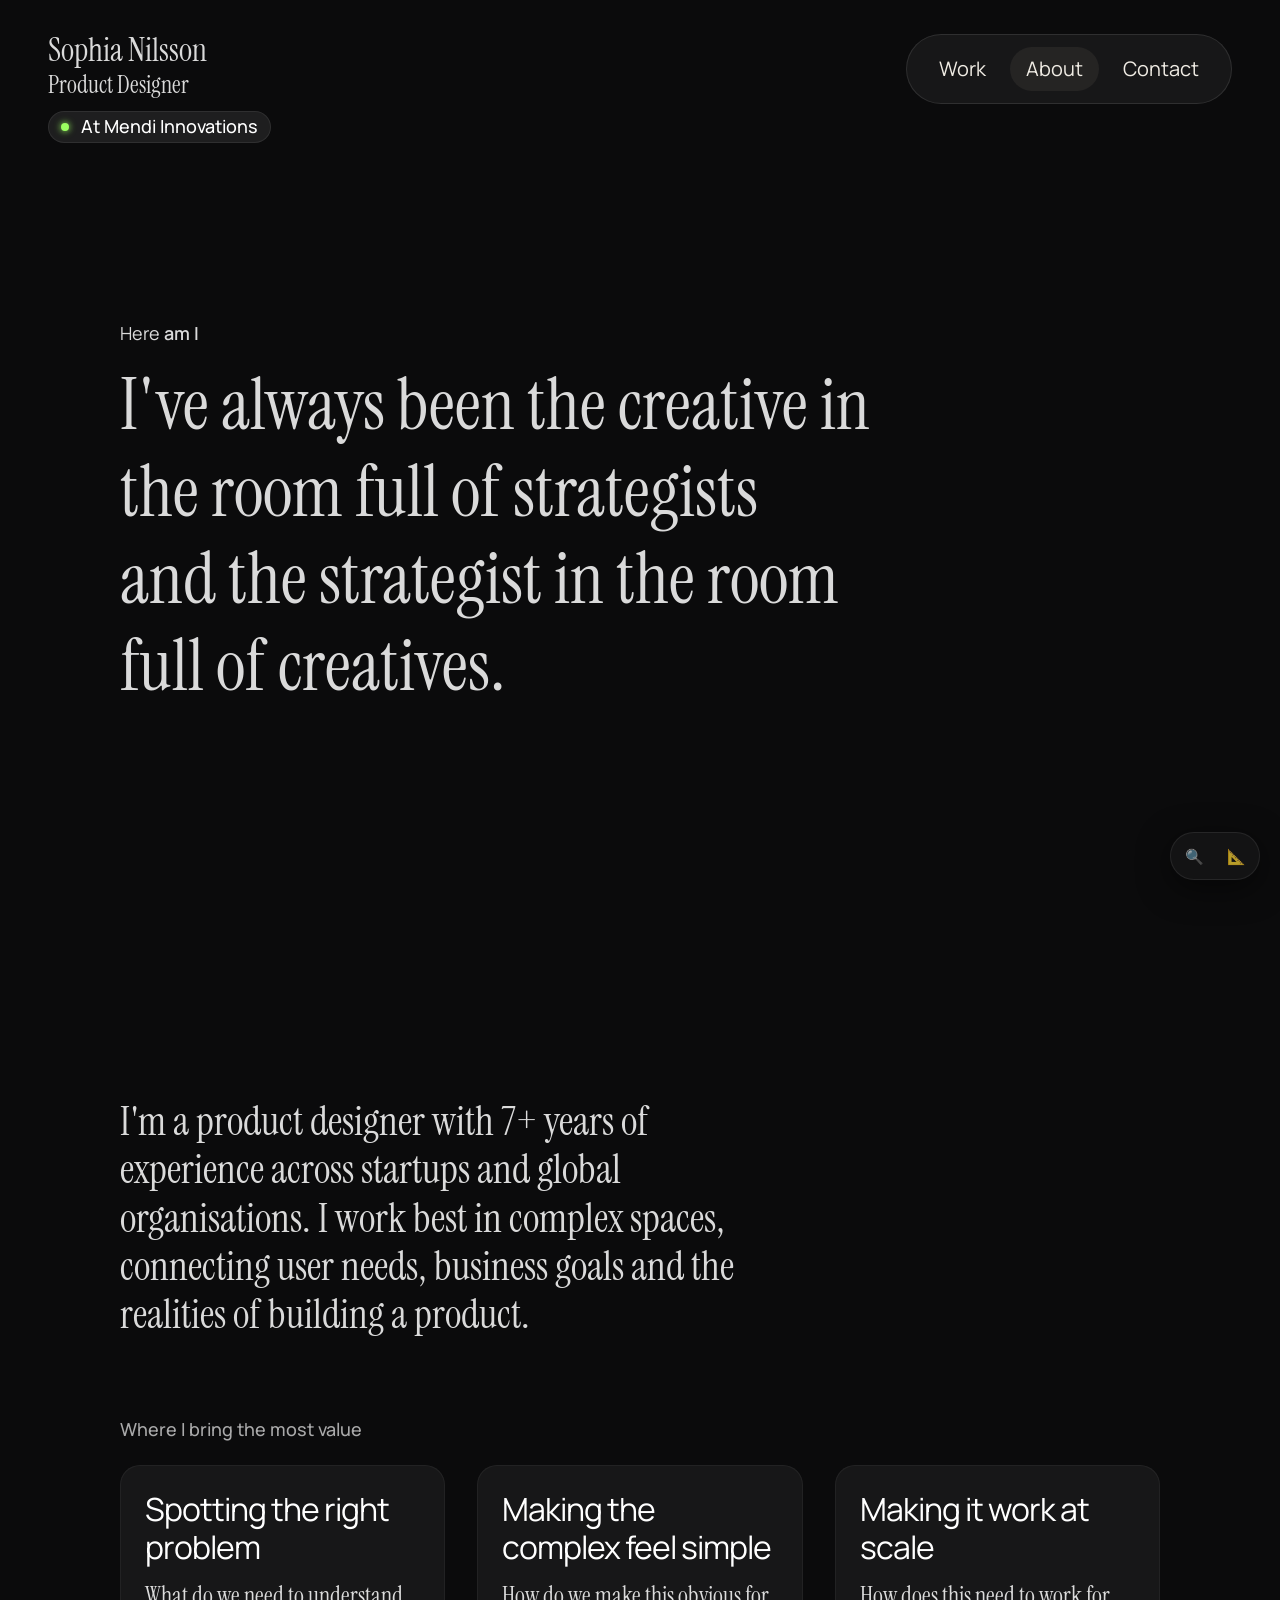
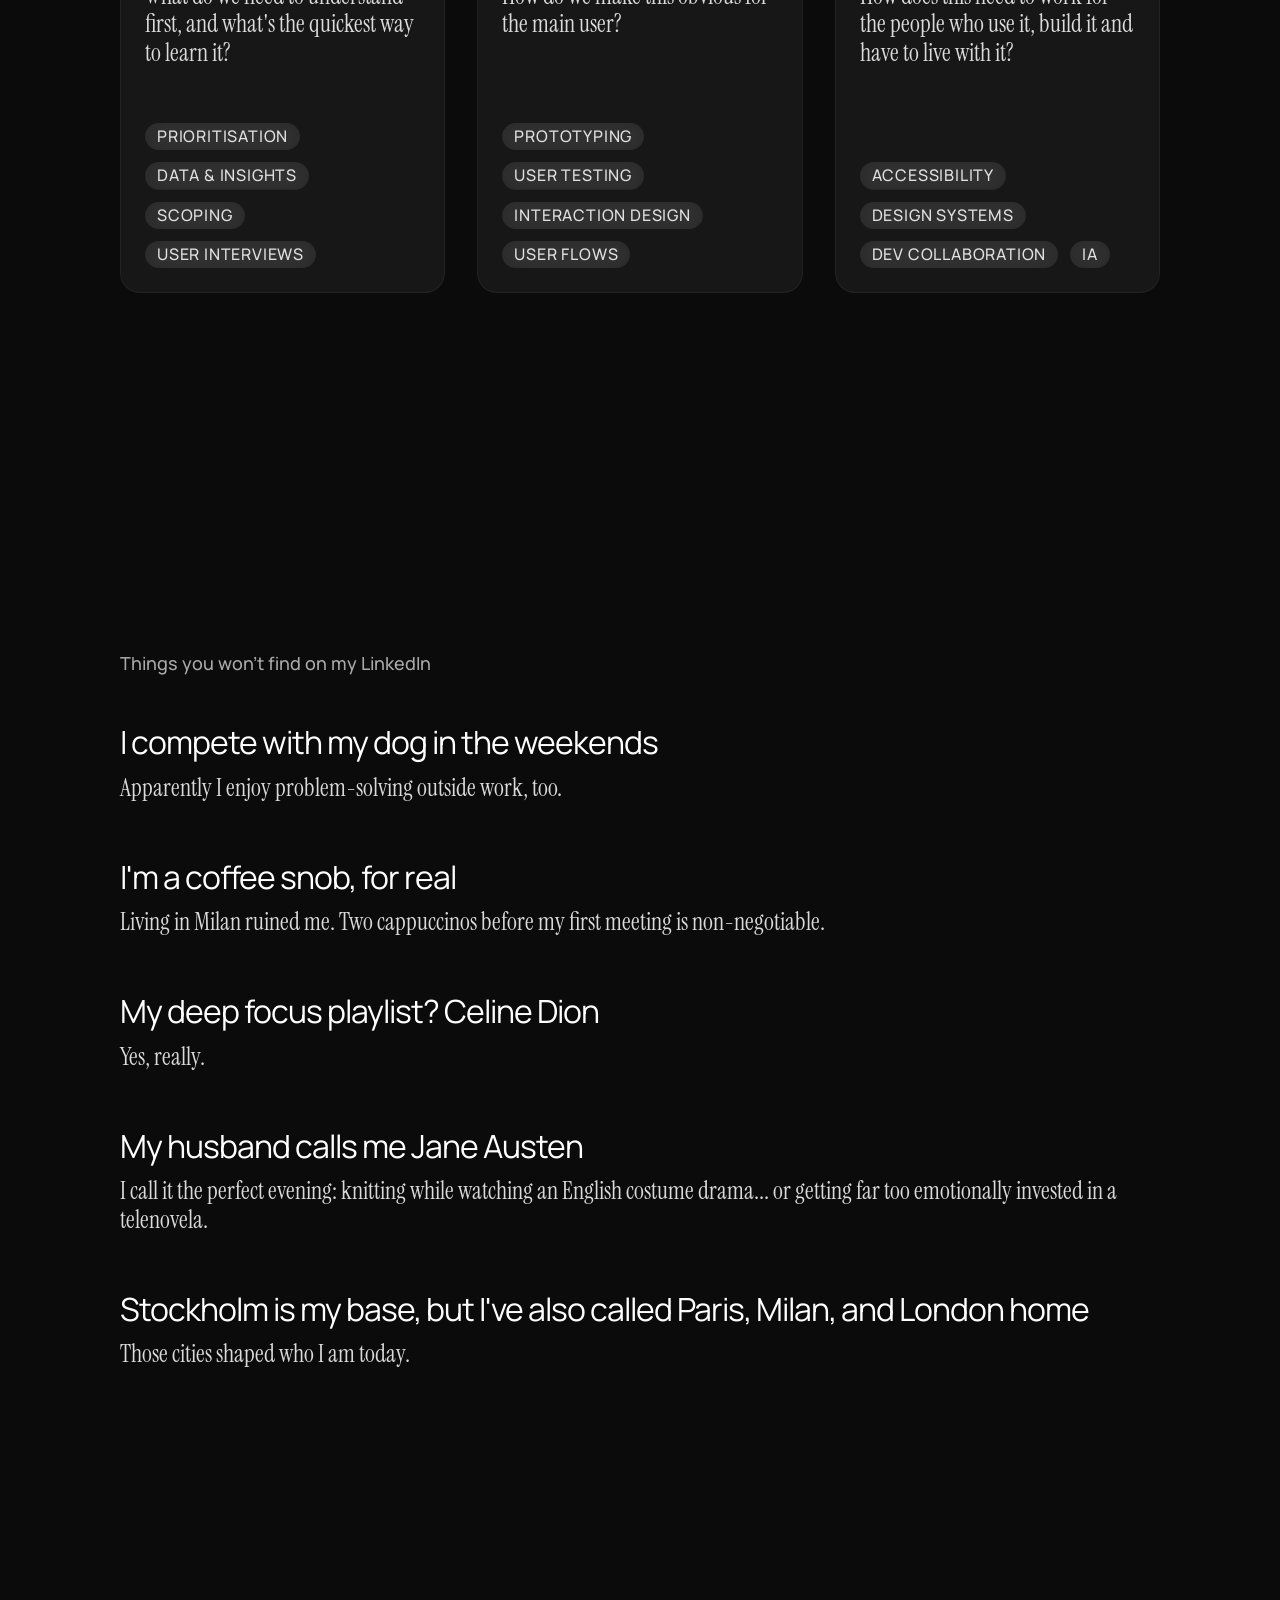
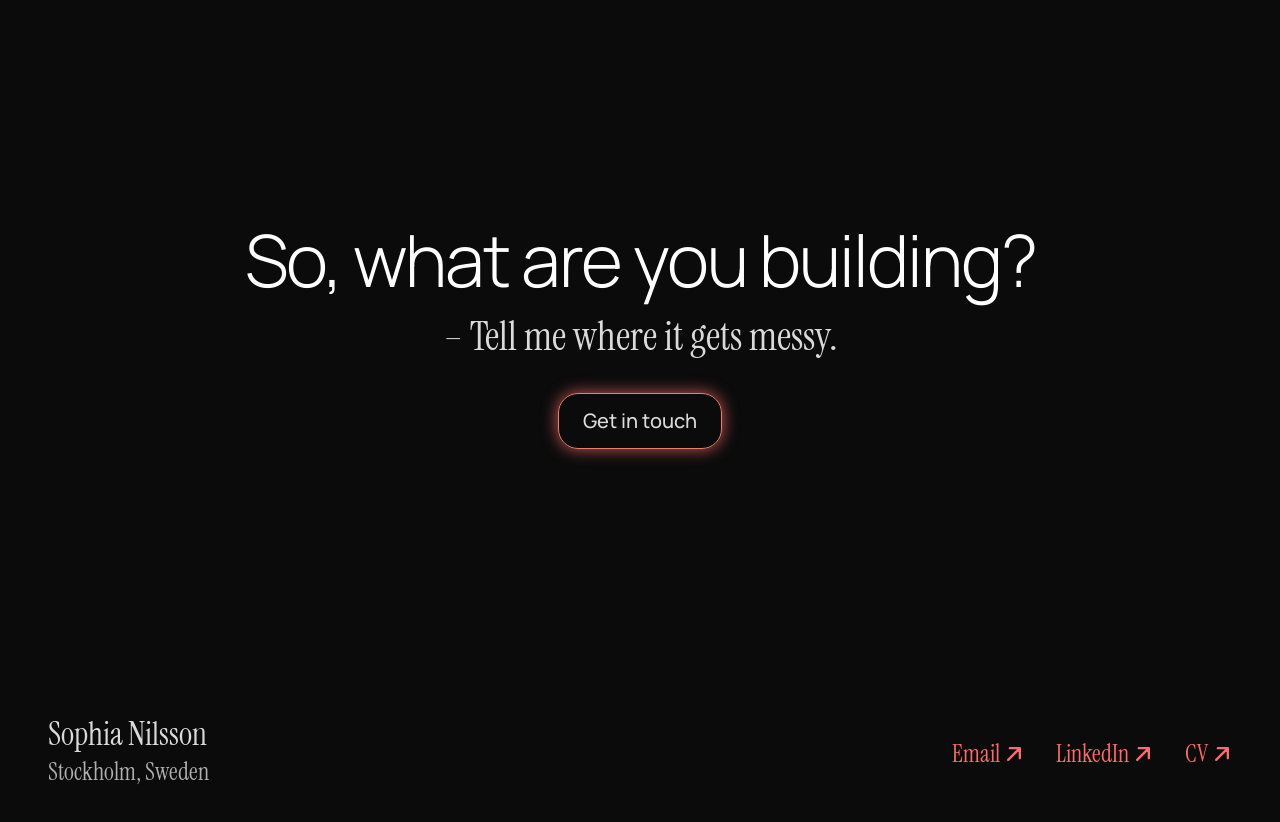
==== commit c264870c: "Replace blurred glows with Figma-derived CSS gradients; hide all glows - Every ambient glow is now a" ====
--- a/about.html
+++ b/about.html
@@ -47,9 +47,7 @@
 
   <!-- ============ CONTENT (intro + values) ============ -->
   <section class="about-content">
-    <div class="about-glow-shape about-glow-pink" aria-hidden="true"></div>
-    <div class="about-glow-shape about-glow-orange" aria-hidden="true"></div>
-    <div class="about-glow-shape about-glow-lilac" aria-hidden="true"></div>
+    <div class="about-glow" aria-hidden="true"></div>
 
     <p class="about-intro">I'm a product designer with 7+ years of experience across startups and global organisations. I work best in complex spaces, connecting user needs, business goals and the realities of building a product.</p>
 
--- a/css/base.css
+++ b/css/base.css
@@ -77,3 +77,17 @@
 @media (max-width: 699px) {
   #dev-toolbar { display: none !important; }
 }
+
+/* ── Glow switches ──
+   All ambient background glows are currently hidden, to compare the
+   site without them. Each glow's own styling is untouched in its page
+   CSS — to bring one back, delete (or comment out) its line below. */
+.glow-frame,                   /* Home: hero + quote glow (hero.css) */
+.principles-section::before,   /* Home: "Things I come back to" (principles.css) */
+.about-glow,                   /* About (about.css) */
+.mh-about-glow,                /* Mendi: "My role" (mendi.css) */
+.mh-reflection-glow,           /* Mendi: "My reflection" (mendi.css) */
+.mch1-cta-glow,                /* Chapter 1: "Next chapter" card (mendi-user-problems.css) */
+.glow-group {                  /* Chapter 2: hero (mendi-product-experience.css) */
+  display: none !important;
+}
--- a/css/about.css
+++ b/css/about.css
@@ -5,57 +5,115 @@
    three sections in between. */
 
 /* ── Ambient glow (Section) ──────────────────────────
-   Same technique as .glow-zone in hero.css: real ellipses with
-   a solid fill + CSS blur, not a flattened image export — three
-   independent shapes so their colors add via mix-blend-mode:screen
-   instead of alpha-compositing into a muddy tone. Figma's own
-   layer effect here is a plain (non-progressive) Gaussian layer
-   blur — stdDeviation 200 on all three shapes, exported at
-   opacity 0.6 — so this reuses the simple glow-shape recipe, not
-   the stacked progressive-blur/mask technique from .pgrid-blur-*
-   (that one's for a genuine Progressive background blur, which
-   this section doesn't use). Positioned with the same fixed-px,
-   Figma-literal coordinates convention as the Home glow-zone.
-
-   .about-content deliberately has no overflow property — these
-   shapes are large enough that their blur naturally bleeds a bit
-   past the section's own box (lilac's negative top already reaches
-   up into the hero). Clipping that with overflow:hidden was the
-   original bug: it drew a hard rectangular edge right where the
-   soft blur met the next section's background, instead of letting
-   it fade out on its own. .about-hero and .about-extra sit at a
-   higher z-index than .about-content so their own text/background
-   always paints above that bleed — the glow can spill into their
-   space without ever showing through their content. */
-.about-glow-shape {
+   Same technique as .glow-frame-img in hero.css. Painted with plain CSS radial-gradients, no blur at all: browsers
+   render large blurs (CSS filter:blur() and SVG feGaussianBlur alike)
+   at reduced resolution and scale them back up, which showed as
+   blocky/pixelated banding on big and Retina displays. Gradients are
+   drawn at full resolution. The gradient stops aren't eyeballed —
+   each one is the exact brightness of the Figma shape after its
+   Gaussian blur, computed numerically (shape convolved with the
+   blur kernel, sampled along the ellipse), so the look matches the
+   original blurred shapes.
+   Figma values: plain Gaussian layer blur, stdDeviation 200 on all
+   three shapes, opacity 0.6, each shape blended with screen so their
+   colors add instead of alpha-compositing into a muddy tone —
+   background-blend-mode blends the three gradient layers with each
+   other, mix-blend-mode blends the result with the page.
+   Shape boxes in section coordinates (Figma-literal, fixed px):
+     pink   left:419 top:52   764x671  rgba(177,83,255,.2)
+     orange left:568 top:20   764x671  rgba(227,176,114,.2)
+     lilac  left:120 top:-208 973x532  rgba(85,83,255,.2)
+   This box is their bounding box padded by 3σ (600px) on every side
+   so the glow fades fully before its edge — hence the -480/-808
+   offset; gradient positions below are relative to this box.
+
+   .about-content deliberately has no overflow property — the glow
+   is large enough that its blur naturally bleeds a bit past the
+   section's own box (lilac's negative top already reaches up into
+   the hero). Clipping that with overflow:hidden was the original
+   bug: it drew a hard rectangular edge right where the soft blur
+   met the next section's background, instead of letting it fade out
+   on its own. .about-hero and .about-extra sit at a higher z-index
+   than .about-content so their own text/background always paints
+   above that bleed — the glow can spill into their space without
+   ever showing through their content. */
+.about-glow {
   position: absolute;
-  border-radius: 50%;
-  opacity: 0.6;
+  left: -480px;
+  top: -808px;
+  width: 2412px;
+  height: 2131px;
+  background:
+    radial-gradient(ellipse 982px 935.5px at 1281px 1195.5px,
+      rgba(177, 83, 255, 0.0955) 0%,
+      rgba(177, 83, 255, 0.0945) 5%,
+      rgba(177, 83, 255, 0.0912) 10%,
+      rgba(177, 83, 255, 0.0859) 15%,
+      rgba(177, 83, 255, 0.0788) 20%,
+      rgba(177, 83, 255, 0.0703) 25%,
+      rgba(177, 83, 255, 0.0607) 30%,
+      rgba(177, 83, 255, 0.0507) 35%,
+      rgba(177, 83, 255, 0.0409) 40%,
+      rgba(177, 83, 255, 0.0317) 45%,
+      rgba(177, 83, 255, 0.0235) 50%,
+      rgba(177, 83, 255, 0.0168) 55%,
+      rgba(177, 83, 255, 0.0114) 60%,
+      rgba(177, 83, 255, 0.0074) 65%,
+      rgba(177, 83, 255, 0.0046) 70%,
+      rgba(177, 83, 255, 0.0027) 75%,
+      rgba(177, 83, 255, 0.0015) 80%,
+      rgba(177, 83, 255, 0.0008) 85%,
+      rgba(177, 83, 255, 0.0004) 90%,
+      rgba(177, 83, 255, 0.0002) 95%,
+      rgba(177, 83, 255, 0) 100%),
+    radial-gradient(ellipse 982px 935.5px at 1430px 1163.5px,
+      rgba(227, 176, 114, 0.0955) 0%,
+      rgba(227, 176, 114, 0.0945) 5%,
+      rgba(227, 176, 114, 0.0912) 10%,
+      rgba(227, 176, 114, 0.0859) 15%,
+      rgba(227, 176, 114, 0.0788) 20%,
+      rgba(227, 176, 114, 0.0703) 25%,
+      rgba(227, 176, 114, 0.0607) 30%,
+      rgba(227, 176, 114, 0.0507) 35%,
+      rgba(227, 176, 114, 0.0409) 40%,
+      rgba(227, 176, 114, 0.0317) 45%,
+      rgba(227, 176, 114, 0.0235) 50%,
+      rgba(227, 176, 114, 0.0168) 55%,
+      rgba(227, 176, 114, 0.0114) 60%,
+      rgba(227, 176, 114, 0.0074) 65%,
+      rgba(227, 176, 114, 0.0046) 70%,
+      rgba(227, 176, 114, 0.0027) 75%,
+      rgba(227, 176, 114, 0.0015) 80%,
+      rgba(227, 176, 114, 0.0008) 85%,
+      rgba(227, 176, 114, 0.0004) 90%,
+      rgba(227, 176, 114, 0.0002) 95%,
+      rgba(227, 176, 114, 0) 100%),
+    radial-gradient(ellipse 1086.5px 866px at 1086.5px 866px,
+      rgba(85, 83, 255, 0.0904) 0%,
+      rgba(85, 83, 255, 0.0894) 5%,
+      rgba(85, 83, 255, 0.0866) 10%,
+      rgba(85, 83, 255, 0.0818) 15%,
+      rgba(85, 83, 255, 0.0754) 20%,
+      rgba(85, 83, 255, 0.0677) 25%,
+      rgba(85, 83, 255, 0.0589) 30%,
+      rgba(85, 83, 255, 0.0496) 35%,
+      rgba(85, 83, 255, 0.0404) 40%,
+      rgba(85, 83, 255, 0.0316) 45%,
+      rgba(85, 83, 255, 0.0237) 50%,
+      rgba(85, 83, 255, 0.017) 55%,
+      rgba(85, 83, 255, 0.0117) 60%,
+      rgba(85, 83, 255, 0.0077) 65%,
+      rgba(85, 83, 255, 0.0048) 70%,
+      rgba(85, 83, 255, 0.0028) 75%,
+      rgba(85, 83, 255, 0.0016) 80%,
+      rgba(85, 83, 255, 0.0009) 85%,
+      rgba(85, 83, 255, 0.0004) 90%,
+      rgba(85, 83, 255, 0.0002) 95%,
+      rgba(85, 83, 255, 0) 100%);
+  background-blend-mode: screen;
   mix-blend-mode: screen;
   pointer-events: none;
   z-index: 0;
-  filter: blur(200px);
-}
-.about-glow-pink {
-  left: 419px;
-  top: 52px;
-  width: 764px;
-  height: 671px;
-  background: rgba(177, 83, 255, 0.2);
-}
-.about-glow-orange {
-  left: 568px;
-  top: 20px;
-  width: 764px;
-  height: 671px;
-  background: rgba(227, 176, 114, 0.2);
-}
-.about-glow-lilac {
-  left: 120px;
-  top: -208px;
-  width: 973px;
-  height: 532px;
-  background: rgba(85, 83, 255, 0.2);
 }
 
 /* ── Hero (Main frame) — slogan intro ──
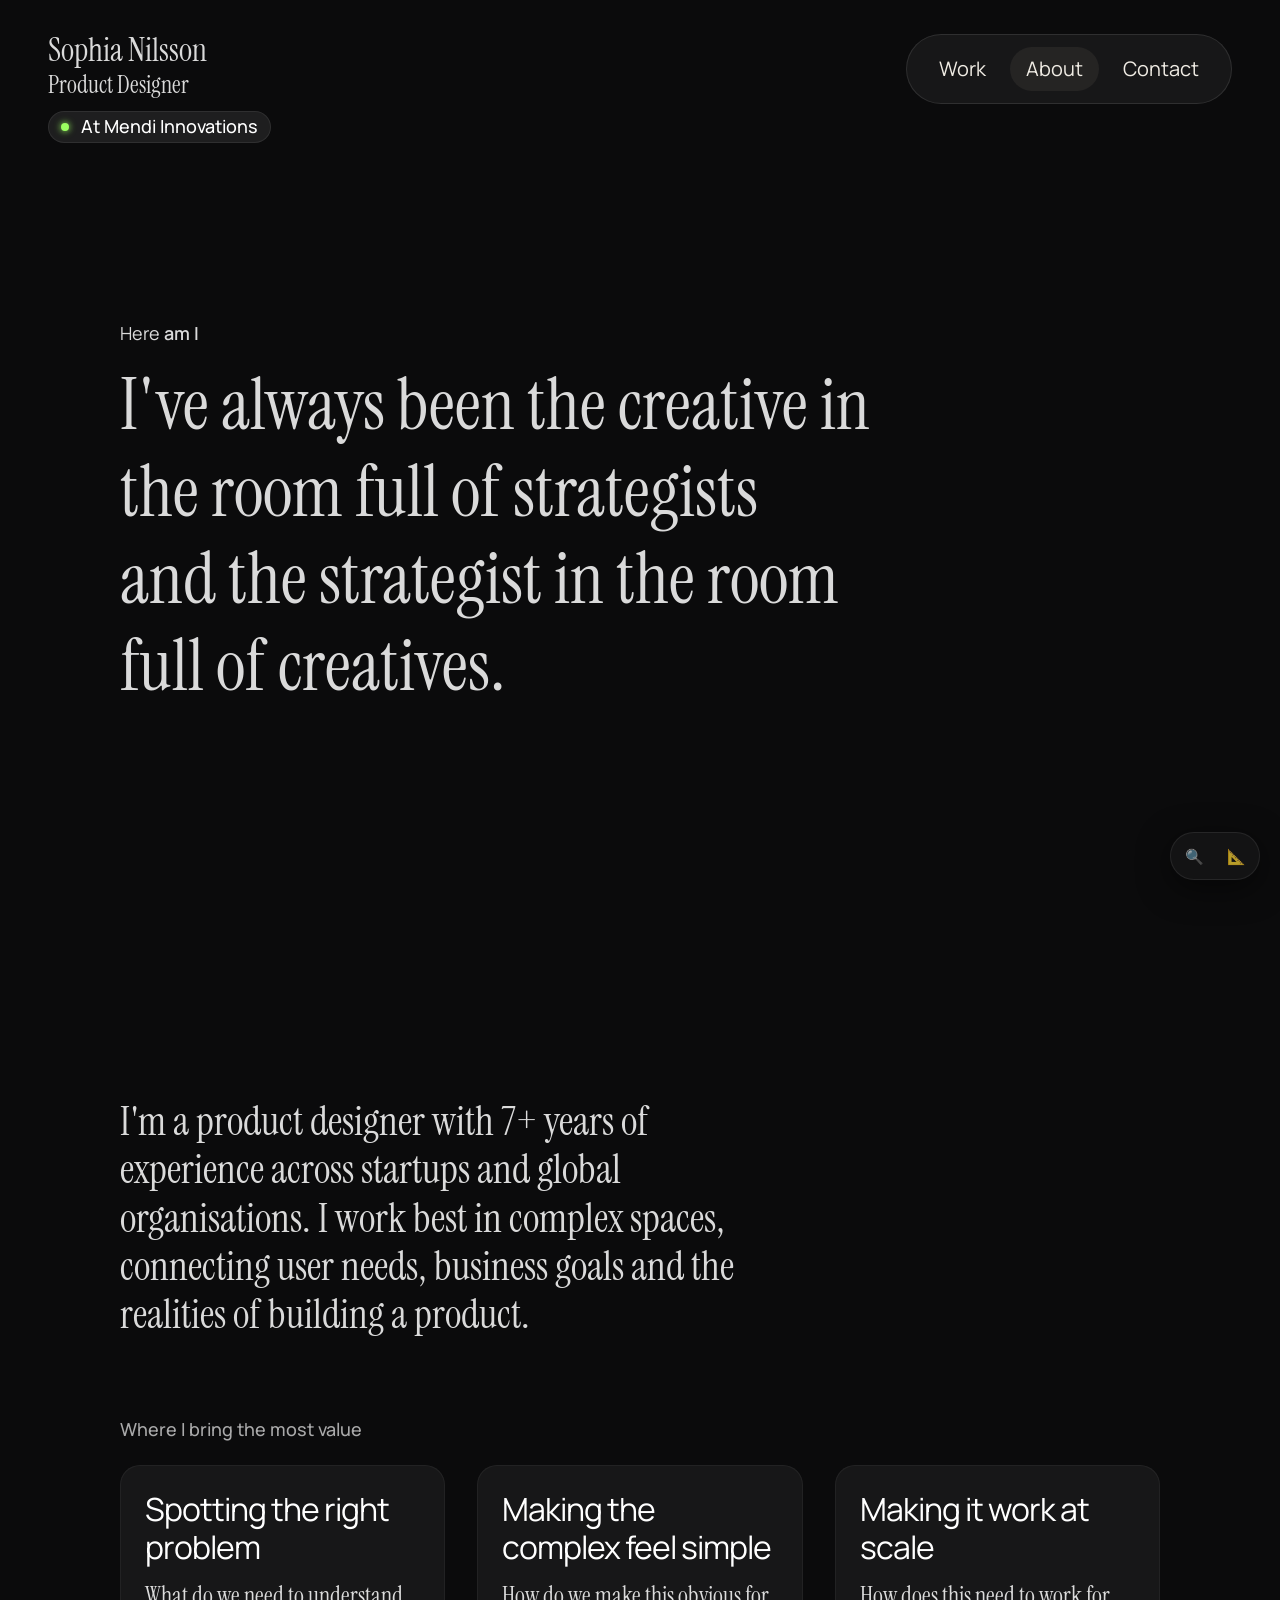
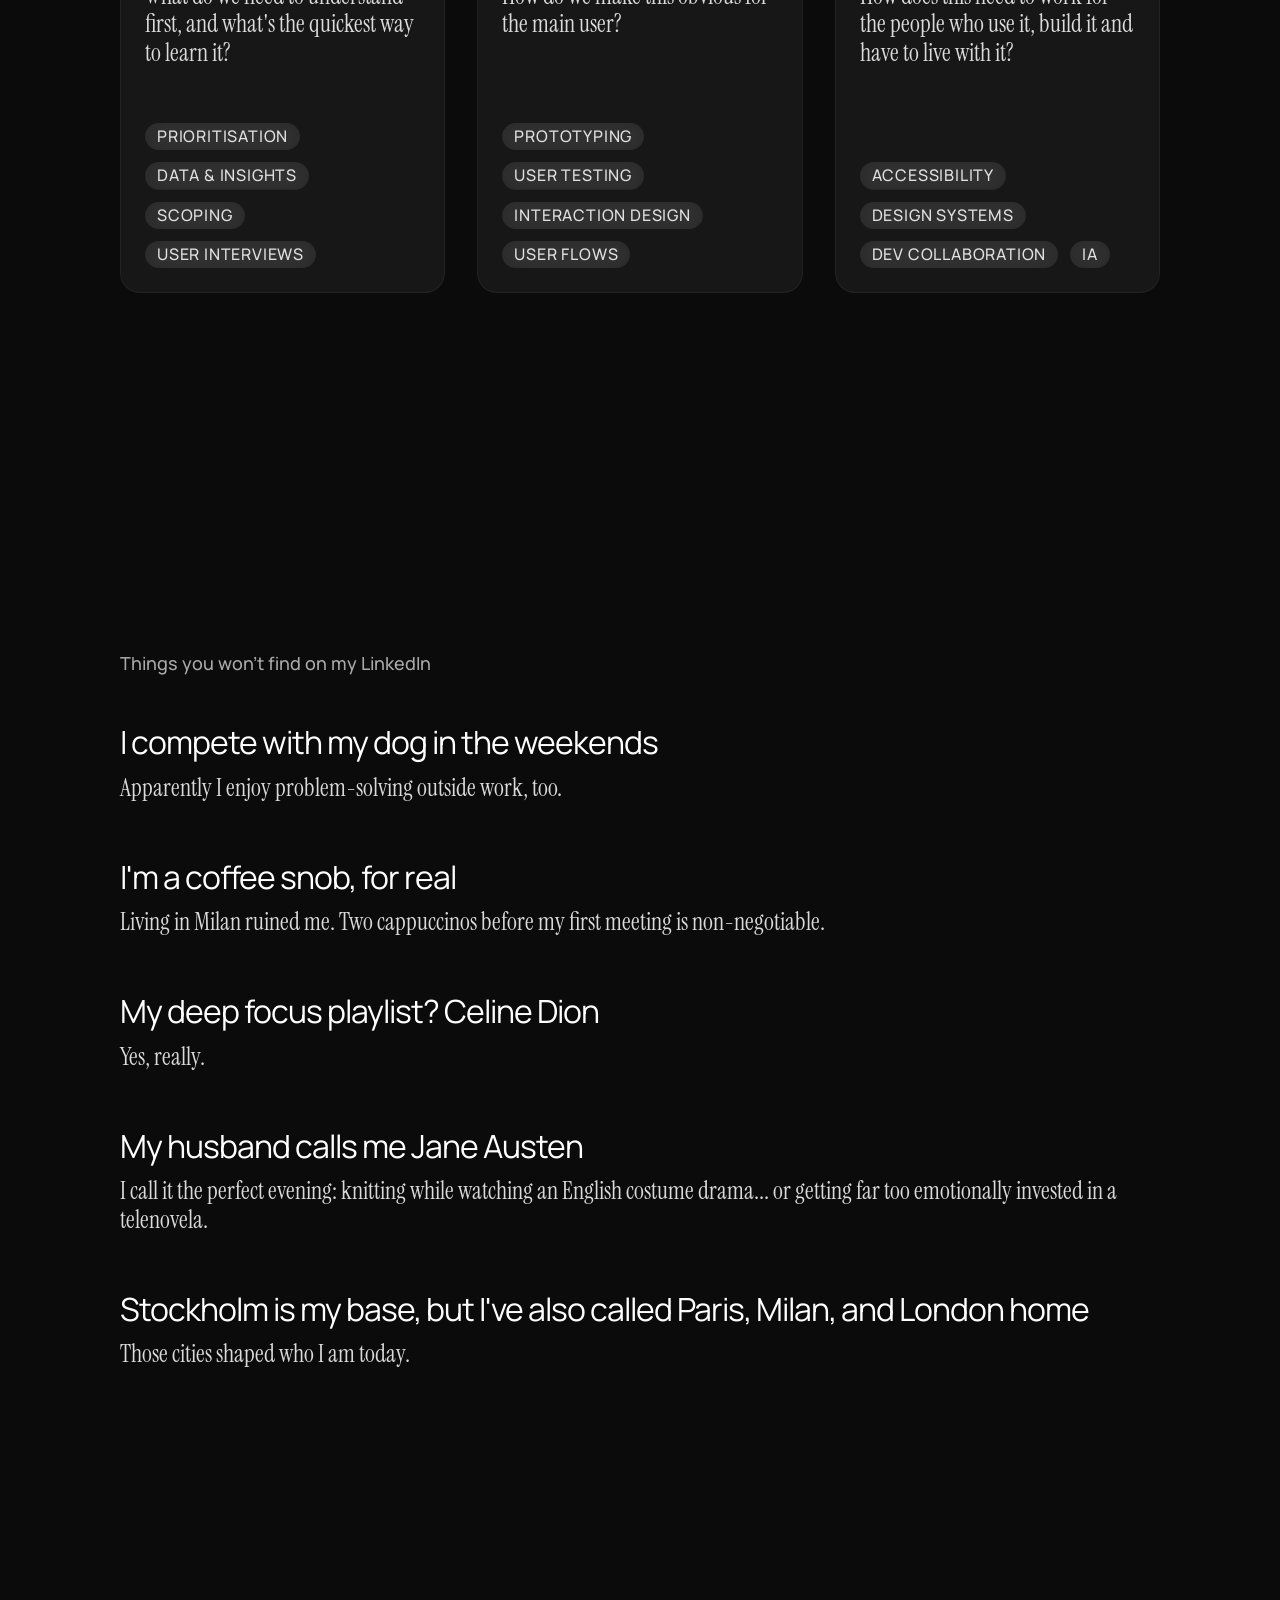
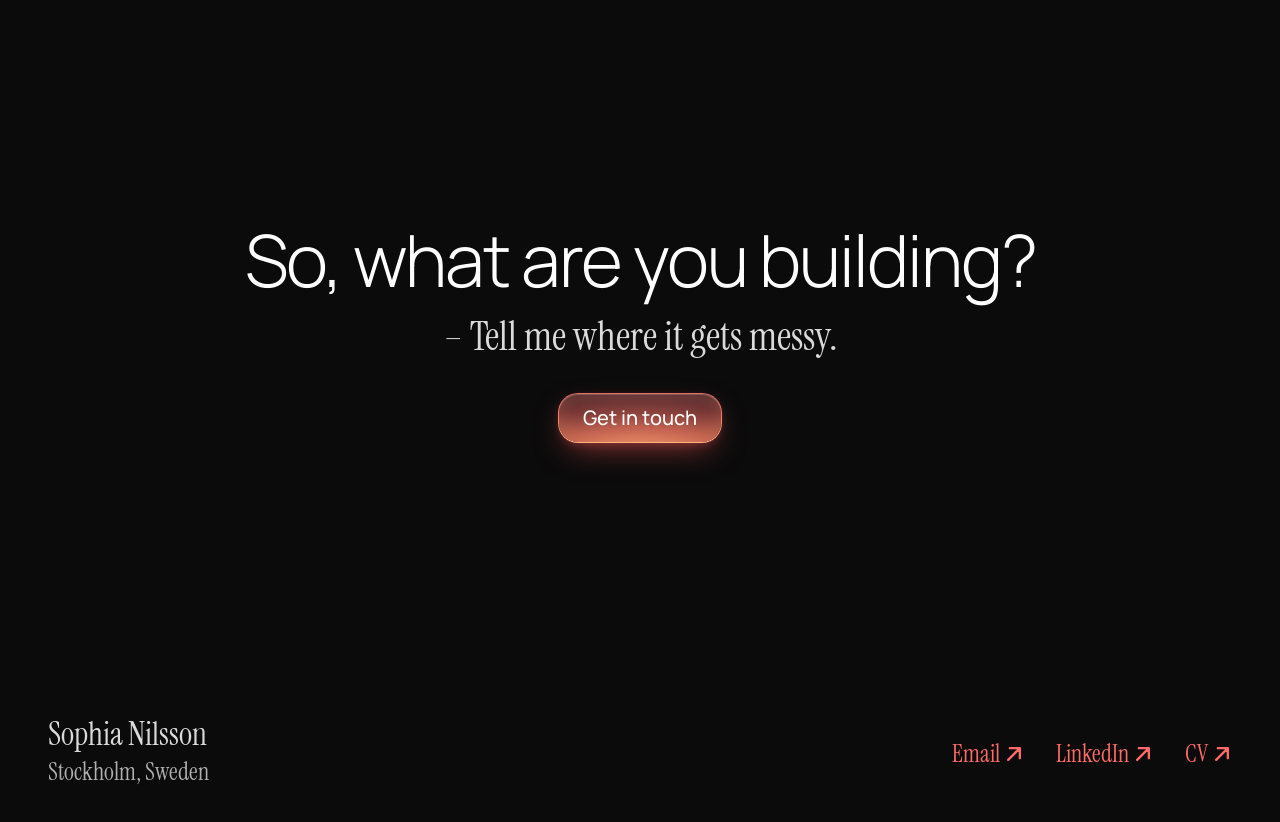
==== commit d453858e: "Homepage lighting, ember buttons, chapter links, serif scale and contact links - Homepage: soft vert" ====
--- a/about.html
+++ b/about.html
@@ -139,7 +139,7 @@
           <h2 class="footer-cta-headline">So, what are you building?</h2>
           <p class="footer-cta-subline">– Tell me where it gets messy.</p>
         </div>
-        <a href="mailto:your@email.com" class="btn-coral">Get in touch</a>
+        <a href="mailto:sophianilsson@live.com" class="btn-coral">Get in touch</a>
       </div>
       <div class="footer-contact-row">
         <div class="footer-contact-name-block">
@@ -147,11 +147,11 @@
           <span class="footer-contact-location">Stockholm, Sweden</span>
         </div>
         <div class="footer-contact-methods">
-          <a href="mailto:your@email.com" class="footer-contact-link">
+          <a href="mailto:sophianilsson@live.com" class="footer-contact-link">
             Email
             <svg width="20" height="20" viewBox="0 0 12 12" fill="none" xmlns="http://www.w3.org/2000/svg"><path d="M2.5 9.5L9.5 2.5M9.5 2.5H3.5M9.5 2.5V8.5" stroke="currentColor" stroke-width="1.4" stroke-linecap="round" stroke-linejoin="round"/></svg>
           </a>
-          <a href="https://linkedin.com/in/yourprofile" target="_blank" class="footer-contact-link">
+          <a href="https://www.linkedin.com/in/sophia-nilsson-a5b174138/" target="_blank" class="footer-contact-link">
             LinkedIn
             <svg width="20" height="20" viewBox="0 0 12 12" fill="none" xmlns="http://www.w3.org/2000/svg"><path d="M2.5 9.5L9.5 2.5M9.5 2.5H3.5M9.5 2.5V8.5" stroke="currentColor" stroke-width="1.4" stroke-linecap="round" stroke-linejoin="round"/></svg>
           </a>
--- a/css/variables.css
+++ b/css/variables.css
@@ -83,8 +83,18 @@
      sections that don't map onto the scale above: a 24px dual-use
      size (Manrope body copy and Instrument Serif captions/links
      share it) and a 40px Instrument Serif intro/quote size. */
-  --fs-home-md: clamp(18px, 15.51px + 0.66vw, 24px);
-  --fs-home-serif-lg: clamp(24px, 17.37px + 1.77vw, 40px);
+  --fs-home-md: clamp(18px, 15.51px + 0.66vw, 24px); /* Manrope body copy; the serif uses moved to --serif-body */
+
+  /* Instrument Serif scale — every serif size should use one of these.
+     Four steps, each with one job (sizes at desktop → smallest phone):
+     statement  40 → 24  hero subline, quote, footer CTA line, case-study intros
+     lead       32 → 24  the text right under a project title (home Mendi intro)
+     body       24 → 18  links, captions, card subtitles, descriptions
+     caption    18 → 16  small attributions (testimonial authors) */
+  --serif-statement: clamp(24px, 17.37px + 1.77vw, 40px);
+  --serif-lead: clamp(24px, 17.37px + 1.77vw, 32px);
+  --serif-body: clamp(18px, 15.51px + 0.66vw, 24px);
+  --serif-caption: var(--text-body);
   /* About page addition — Manrope Regular headline used by value-item
      and additional-info-item titles (Figma "Header M", 32px fixed desktop,
      -1px tracking). Same clamp methodology as the tokens above. */
--- a/css/base.css
+++ b/css/base.css
@@ -91,3 +91,30 @@
 .glow-group {                  /* Chapter 2: hero (mendi-product-experience.css) */
   display: none !important;
 }
+/* Chapter 1: hero glow. Painted into the section's own background
+   (mendi-user-problems.css), so its switch removes that background and
+   stops its drift animation. Removed rather than set to flat #0d141b:
+   the page's own gradient (body.mch1) is a shade darker by the hero's
+   bottom edge, so a flat fill showed as a visible line there. Delete
+   to bring back. */
+.mch1-hero {
+  background: none !important;
+  animation: none !important;
+}
+
+/* ── EXAMPLE: homepage lighting (dark theme only) ──
+   Replaces the glows with soft vertical gradients — no shapes, and
+   every one fades from/to the exact base colour, so no seams:
+   1. Intro: faint dusty mauve at the top (a quiet echo of the old
+      blue + orange hero glow) fading into the base over 1100px.
+   2. Work (Mendi + project grid): left flat and dark on purpose, so
+      the project images carry the colour — like a gallery wall.
+   3. Closing light: a faint coral warmth rising from the page bottom
+      into the contact footer (coral = the "Get in touch" accent).
+   Delete this rule to remove it all. */
+[data-theme="dark"] body.home {
+  background:
+    linear-gradient(to bottom, #1c1a21 0px, var(--bg) 1100px) top / 100% 1100px no-repeat,
+    linear-gradient(to top, #1c1414 0px, var(--bg) 900px) bottom / 100% 900px no-repeat,
+    var(--bg);
+}
--- a/css/about.css
+++ b/css/about.css
@@ -167,7 +167,7 @@
   z-index: 1;
   font-family: var(--font-accent);
   font-weight: var(--weight-normal);
-  font-size: var(--fs-home-serif-lg);
+  font-size: var(--serif-statement);
   line-height: 1.21;
   color: rgba(255, 255, 255, var(--opacity-high));
   max-width: 635px;
@@ -231,7 +231,7 @@
 .about-value-desc {
   font-family: var(--font-accent);
   font-weight: var(--weight-normal);
-  font-size: var(--fs-home-md);
+  font-size: var(--serif-body);
   line-height: 1.18;
   color: rgba(255, 255, 255, var(--opacity-high));
 }
@@ -302,7 +302,7 @@
 .about-extra-desc {
   font-family: var(--font-accent);
   font-weight: var(--weight-normal);
-  font-size: var(--fs-home-md);
+  font-size: var(--serif-body);
   line-height: 1.18;
   color: rgba(255, 255, 255, var(--opacity-high));
 }
--- a/css/footer.css
+++ b/css/footer.css
@@ -1,6 +1,19 @@
 /* ── Coral CTA pill — shared look for "See full case study" / "Get in touch" ──
-   One fixed style, no glow by default, for both buttons — a crisp
-   outline. Lives here (not featured-project.css, where "See full
+   The base is a "quiet ember": the same materials as the footer's
+   full ember CTA (below), turned down so the two don't compete —
+   dark glass, a border brightest at the bottom and fading toward the
+   top, a faint warmth along the bottom edge and only a small glow.
+   On hover the ember lights up. The warmth is an inset shadow rather
+   than part of the fill, because shadows can fade smoothly and
+   gradients can't. Colours follow an ember: a touch of orange at the
+   hottest point (the bottom edge and the warmth inside it) cooling
+   into the site's coral (#ff6b68, the same hue as the chapter and
+   contact links) toward the top and in the glow on the page. The
+   border never drops far in opacity, and where it's softer (at rest)
+   it uses lighter coral tints: see-through coral on the near-black
+   page mixes into a muddy brick red instead of reading as coral. The footer CTA
+   overrides this with the full
+   ember. Lives here (not featured-project.css, where "See full
    case study" is used) because footer.css is the one stylesheet
    every page linking .btn-coral actually loads — featured-project.css
    is only linked on index.html, which left every other page's footer
@@ -11,16 +24,74 @@
   justify-content: center;
   width: fit-content;
   padding: var(--space-sm) var(--space-lg);
-  border: var(--border-thin) solid var(--coral-border);
+  line-height: 24px; /* 12 + 24 + 12 + 2px border = Figma's 50px button height */
+  border: 1px solid transparent; /* twice --border-thin (0.5px) so the ember gradient reads */
   border-radius: var(--radius);
   font-family: var(--font-body);
   font-weight: var(--weight-medium);
   font-size: var(--text-title);
   color: rgba(255, 255, 255, var(--opacity-high));
-  transition: background var(--duration-normal) var(--ease-default);
+  /* At rest the button is already softly lit — a coral warmth rising
+     from the bottom over the page's own colour (a tint, not a grey
+     box), a bright edge and a small glow — but kept below the footer's
+     full ember CTA. The hover warms it further and lifts it 1px, so
+     there's still a clear step up. */
+  background:
+    linear-gradient(to bottom, rgba(255, 255, 255, 0.02), rgba(255, 255, 255, 0) 45%) padding-box,
+    radial-gradient(130% 150% at 50% 130%,
+      rgba(255, 140, 104, 0.29) 0%,
+      rgba(255, 107, 104, 0.145) 45%,
+      rgba(255, 107, 104, 0.06) 100%) padding-box,
+    linear-gradient(var(--bg), var(--bg)) padding-box,
+    linear-gradient(to top,
+      rgba(255, 170, 125, 0.86) 0%,
+      rgba(255, 139, 120, 0.78) 45%,
+      rgba(255, 122, 118, 0.72) 100%) border-box;
+  box-shadow:
+    inset 0 1px 0 rgba(255, 255, 255, 0.08),
+    inset 0 -13px 22px -6px rgba(255, 146, 100, 0.3),
+    0 8px 22px -10px rgba(255, 90, 87, 0.4);
+  transition:
+    box-shadow 300ms ease-out,
+    color 300ms ease-out,
+    transform 200ms ease-out;
 }
 .btn-coral:hover {
-  background: rgba(255, 107, 104, 0.08);
+  color: #fff;
+  background:
+    linear-gradient(to bottom, rgba(255, 255, 255, 0.04), rgba(255, 255, 255, 0) 45%) padding-box,
+    radial-gradient(130% 150% at 50% 130%,
+      rgba(255, 140, 104, 0.4) 0%,
+      rgba(255, 107, 104, 0.2) 45%,
+      rgba(255, 107, 104, 0.08) 100%) padding-box,
+    linear-gradient(var(--bg), var(--bg)) padding-box,
+    linear-gradient(to top,
+      rgba(255, 170, 120, 1) 0%,
+      rgba(255, 132, 108, 0.95) 45%,
+      rgba(255, 107, 104, 0.9) 100%) border-box;
+  box-shadow:
+    inset 0 1px 0 rgba(255, 255, 255, 0.12),
+    inset 0 -14px 24px -6px rgba(255, 146, 100, 0.55),
+    0 12px 30px -10px rgba(255, 90, 87, 0.7);
+  transform: translateY(-1px);
+}
+.btn-coral:active {
+  transform: translateY(1px);
+  box-shadow:
+    inset 0 1px 0 rgba(255, 255, 255, 0.06),
+    inset 0 -10px 16px -6px rgba(255, 146, 100, 0.3),
+    0 4px 12px -8px rgba(255, 90, 87, 0.4);
+}
+.btn-coral:focus-visible {
+  outline: 2px solid rgba(255, 107, 104, 0.9);
+  outline-offset: 4px;
+}
+@media (prefers-reduced-motion: reduce) {
+  .btn-coral,
+  .footer-cta-block .btn-coral { transition: none; }
+  .btn-coral:hover,
+  .btn-coral:active,
+  .footer-cta-block .btn-coral:active { transform: none; }
 }
 
 /* ── FOOTER (base, shared) ──────────────────────── */
@@ -85,7 +156,7 @@
 }
 .footer-cta-subline {
   font-family: var(--font-accent);
-  font-size: var(--fs-home-serif-lg);
+  font-size: var(--serif-statement);
   line-height: 1.21;
   color: rgba(255, 255, 255, var(--opacity-high));
 }
@@ -125,7 +196,7 @@
   align-items: center;
   gap: 4px;
   font-family: var(--font-accent);
-  font-size: var(--fs-home-md);
+  font-size: var(--serif-body);
   color: var(--coral);
 }
 .footer-contact-link svg { flex-shrink: 0; }
@@ -163,14 +234,6 @@
   .footer-cta-headline { font-size: 72px; }
   .footer-contact-row { margin-top: auto; flex-direction: row; justify-content: space-between; text-align: left; }
   .footer-contact-name-block { align-items: flex-start; }
-  /* Get in touch CTA (node 626:12238) — the coral outline was already
-     right, but the glow drop-shadow around it was never implemented.
-     Scoped to just the footer CTA, not .btn-coral globally, since the
-     other .btn-coral use ("See full case study") has its own separate
-     no-glow spec. */
-  .footer-cta-block .btn-coral {
-    box-shadow: var(--coral-glow);
-  }
 }
 
 /* ── FOOTER (case-study) ────────────────────────── */
@@ -212,3 +275,69 @@
   height: 18px;
 }
 .footer-bottom { display: none; }
+
+/* ── Footer "Get in touch" CTA — "ember" ──
+   Every page's footer CTA (not "See full case study", which keeps the
+   plain .btn-coral outline). Replaces Figma's thin outline + even
+   16px halo (node 626:12238), which read as a neon rim around a dark
+   hole: here the light lives inside the button instead.
+   Same recipe as the shared "quiet ember" .btn-coral above, at full
+   strength, so the two buttons read as siblings and this one is the
+   brightest thing on the page:
+   - Fill: hot orange at the bottom edge rising into the site coral
+     (#ff6b68), over the page's own colour, so the top stays a warm
+     coral tint rather than a grey-brown box. Faint gloss on top.
+   - Border: 1px, orange at the bottom to coral at the top, near full
+     opacity (see-through coral on this page turns brick red), via
+     the padding-box/border-box background trick.
+   - Glow: coral, thrown down onto the page (offset shadows), not an
+     even ring.
+   - Hover: warms up slowly (brightness + a larger glow), pressed:
+     sinks 1px with the glow pulling in, keyboard focus: soft coral
+     ring (focus-visible only, so mouse clicks don't show it).
+   Focus ring and reduced-motion handling come from the shared
+   .btn-coral rules above. */
+.footer-cta-block .btn-coral {
+  --ember-bg:
+    linear-gradient(to bottom, rgba(255, 255, 255, 0.06), rgba(255, 255, 255, 0) 40%) padding-box,
+    radial-gradient(130% 160% at 50% 130%,
+      rgba(255, 160, 112, 0.95) 0%,
+      rgba(255, 122, 104, 0.72) 38%,
+      rgba(255, 107, 104, 0.4) 70%,
+      rgba(255, 107, 104, 0.22) 100%) padding-box,
+    linear-gradient(var(--bg), var(--bg)) padding-box,
+    linear-gradient(to top,
+      rgba(255, 178, 128, 1) 0%,
+      rgba(255, 140, 116, 0.95) 45%,
+      rgba(255, 122, 118, 0.9) 100%) border-box;
+  border: 1px solid transparent;
+  background: var(--ember-bg);
+  box-shadow:
+    inset 0 1px 0 rgba(255, 255, 255, 0.16),
+    inset 0 -10px 18px rgba(255, 160, 104, 0.25),
+    0 12px 32px -10px rgba(255, 90, 87, 0.6),
+    0 3px 10px -2px rgba(255, 90, 87, 0.3);
+  color: #fff;
+  transition:
+    filter 300ms ease-out,
+    box-shadow 300ms ease-out,
+    transform 120ms ease-out;
+}
+.footer-cta-block .btn-coral:hover {
+  background: var(--ember-bg); /* keep the full ember over the shared hover fill */
+  filter: brightness(1.12);
+  box-shadow:
+    inset 0 1px 0 rgba(255, 255, 255, 0.2),
+    inset 0 -10px 18px rgba(255, 160, 104, 0.34),
+    0 16px 40px -10px rgba(255, 90, 87, 0.75),
+    0 3px 12px -2px rgba(255, 90, 87, 0.4);
+}
+.footer-cta-block .btn-coral:active {
+  transform: translateY(1px);
+  filter: brightness(1.04);
+  box-shadow:
+    inset 0 1px 0 rgba(255, 255, 255, 0.12),
+    inset 0 -8px 14px rgba(255, 160, 104, 0.22),
+    0 6px 18px -8px rgba(255, 90, 87, 0.55),
+    0 2px 6px -2px rgba(255, 90, 87, 0.3);
+}
